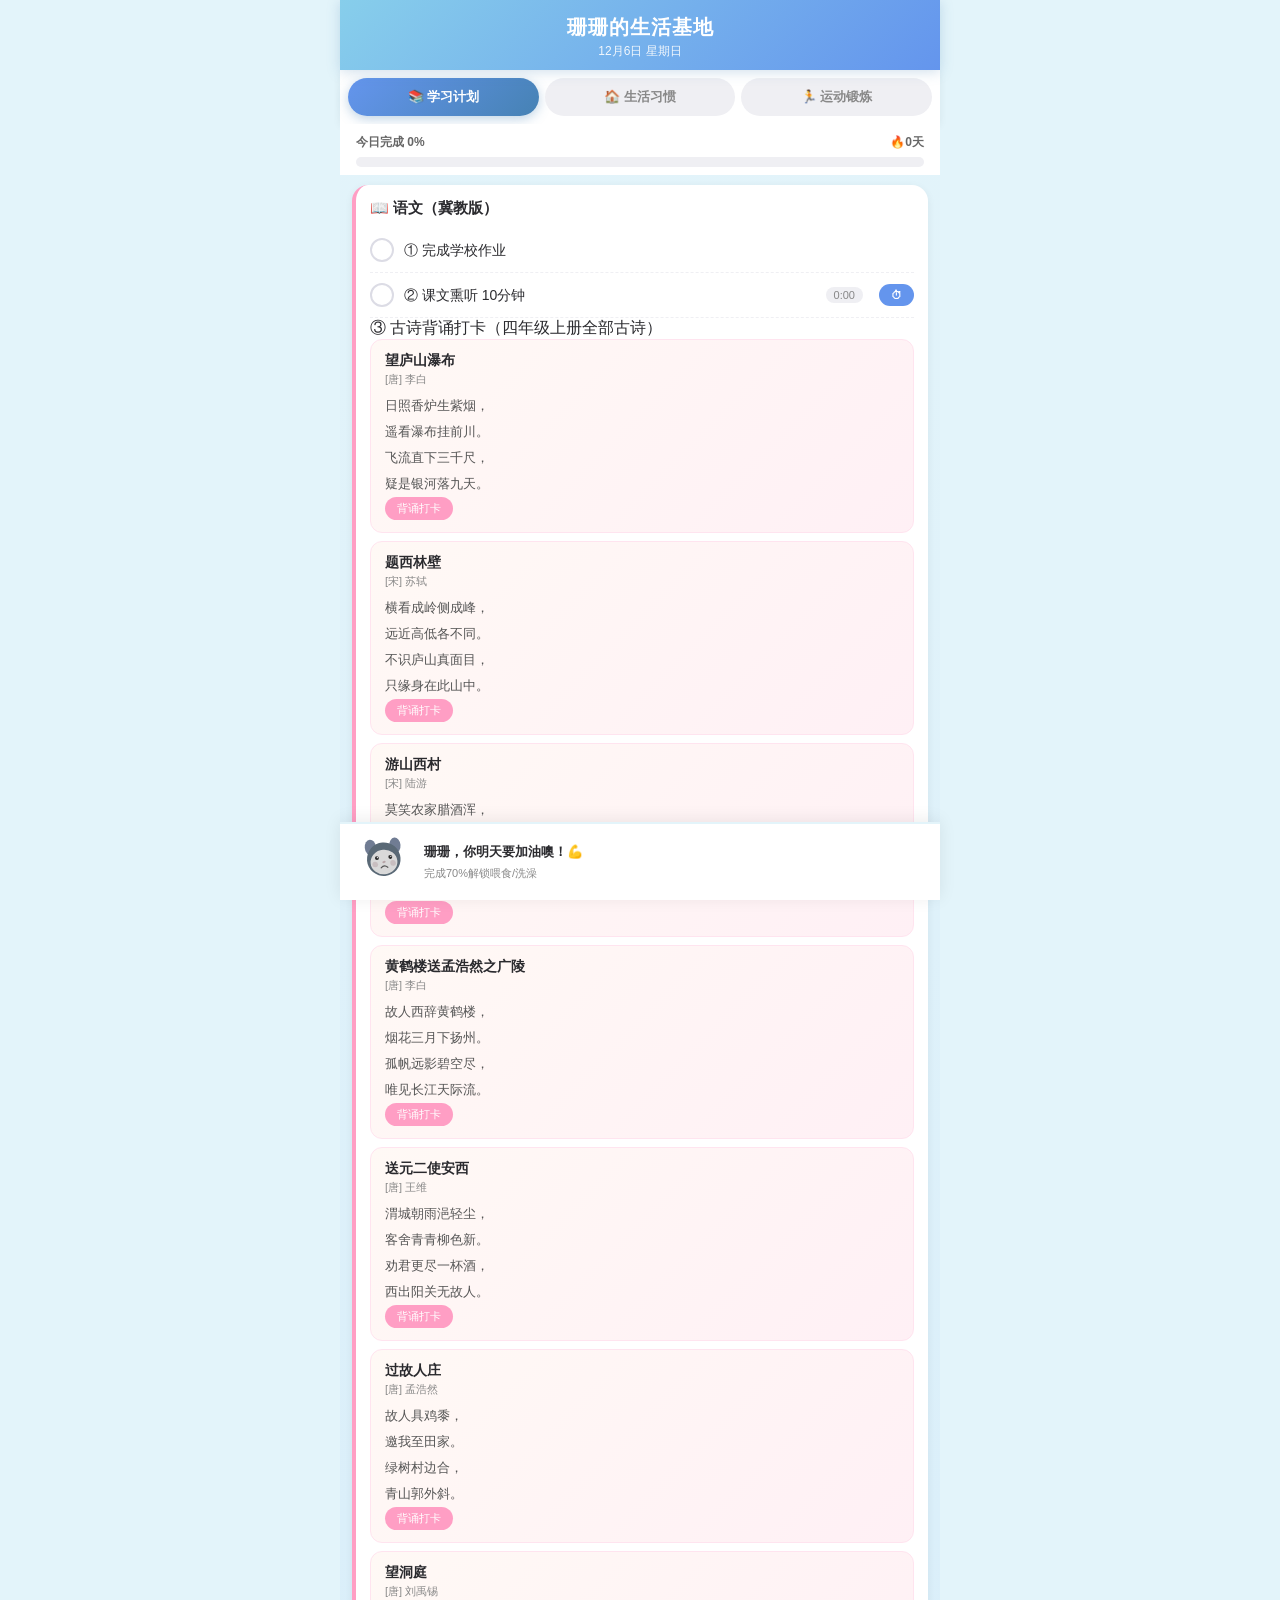
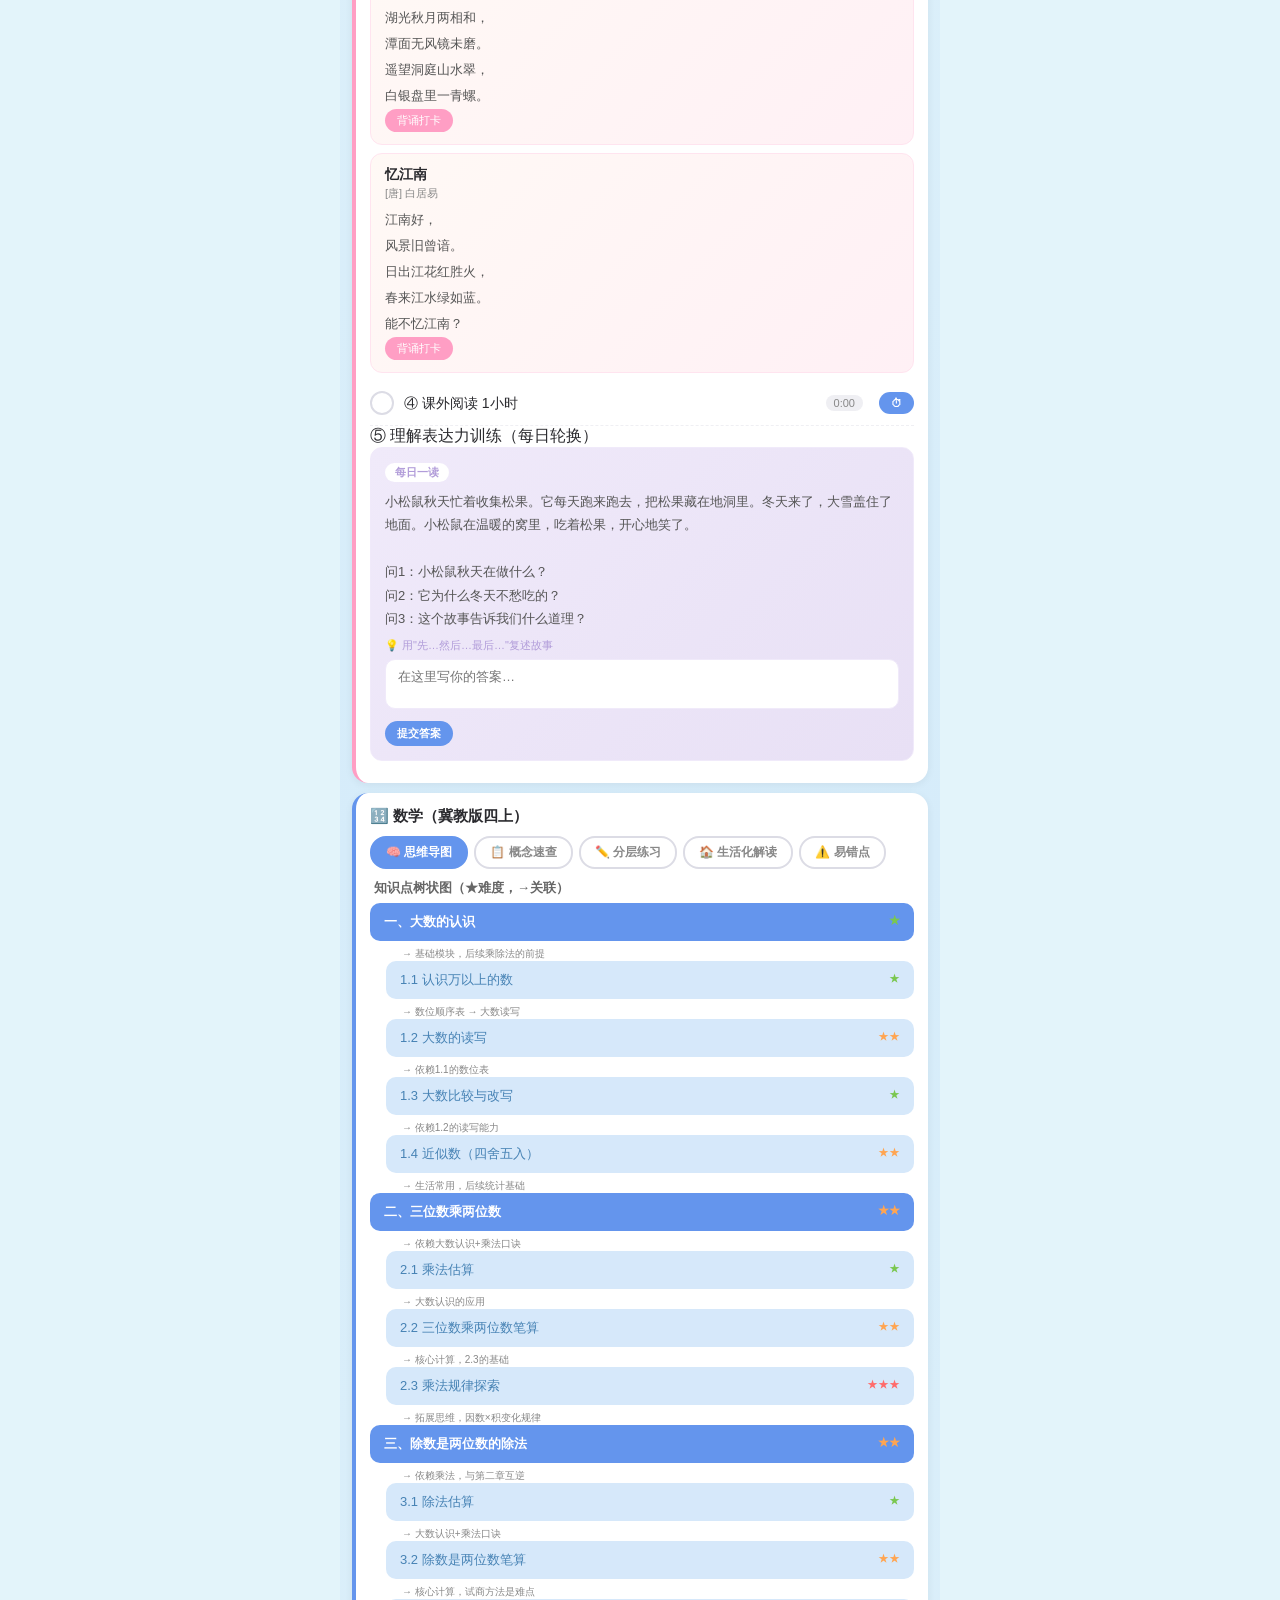
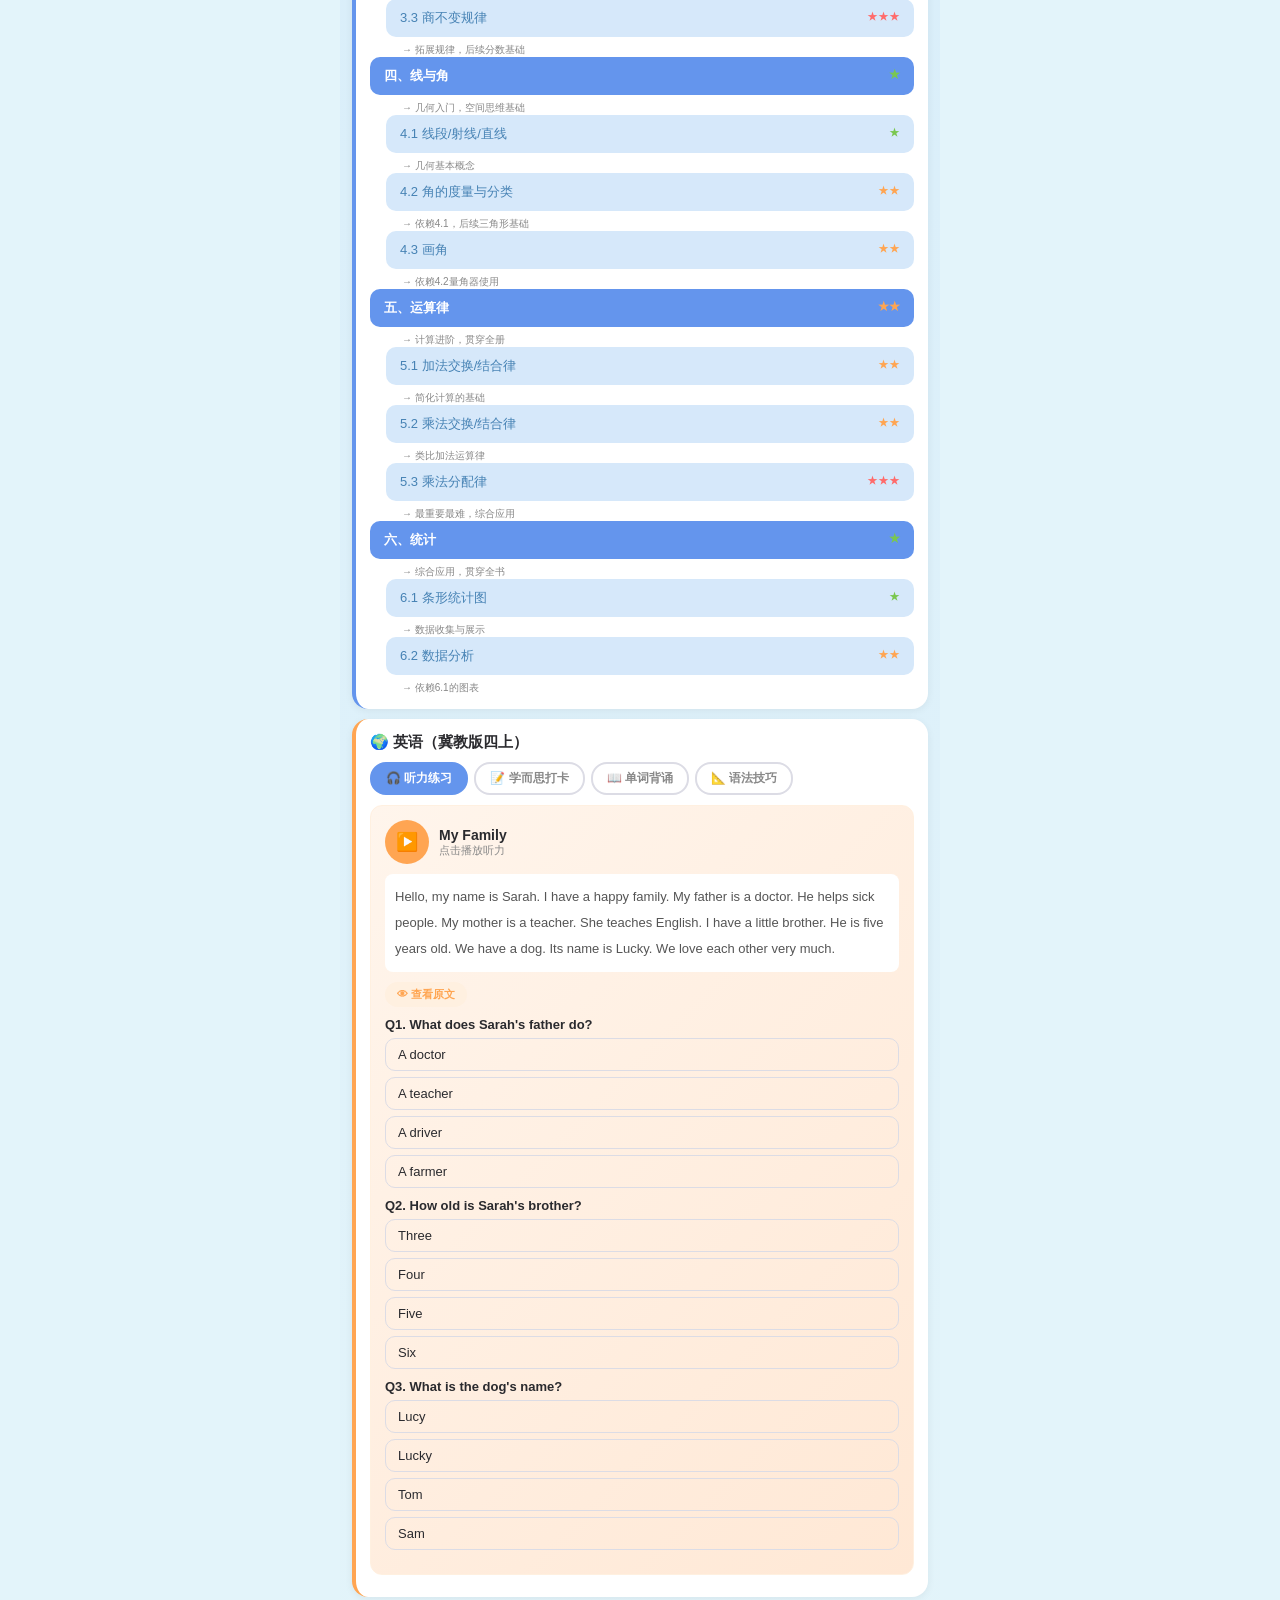
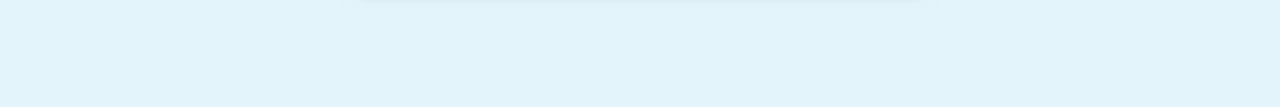
==== index.html @ c7cf95de "珊珊的生活基地 - 美乐蒂养成学习工作台" ====
<!DOCTYPE html>
<html lang="zh-CN">
<head>
  <meta charset="UTF-8">
  <meta name="viewport" content="width=device-width,initial-scale=1,maximum-scale=1,user-scalable=no,viewport-fit=cover">
  <meta name="theme-color" content="#87CEEB">
  <title>珊珊的生活基地</title>
  <link rel="manifest" href="manifest.json">
  <meta name="apple-mobile-web-app-capable" content="yes">
  <meta name="mobile-web-app-capable" content="yes">
  <meta name="apple-mobile-web-app-status-bar-style" content="default">
  <meta name="apple-mobile-web-app-title" content="珊珊基地">
  <link rel="apple-touch-icon" href="icon-192.png">
  <link rel="apple-touch-icon" sizes="192x192" href="icon-192.png">
  <link rel="stylesheet" href="style.css">
</head>
<body>
<div class="app">
  <!-- 顶部标题 -->
  <header class="header">
    <div class="header-title">珊珊的生活基地</div>
    <div class="header-date" id="todayDate"></div>
  </header>

  <!-- Tab切换 -->
  <nav class="tabs">
    <button class="tab active" data-tab="study">📚 学习计划</button>
    <button class="tab" data-tab="life">🏠 生活习惯</button>
    <button class="tab" data-tab="sport">🏃 运动锻炼</button>
  </nav>

  <!-- 进度条 -->
  <div class="progress-bar-wrap">
    <div class="progress-label"><span id="progressText">今日完成 0%</span><span id="streakText">🔥0天</span></div>
    <div class="progress-bar"><div class="progress-fill" id="progressFill"></div></div>
  </div>

  <!-- 内容区 -->
  <main class="content" id="content">
    <!-- 学习计划 -->
    <section class="page active" data-page="study" id="pageStudy"></section>
    <!-- 生活习惯 -->
    <section class="page" data-page="life" id="pageLife"></section>
    <!-- 运动锻炼 -->
    <section class="page" data-page="sport" id="pageSport"></section>
  </main>

  <!-- 美乐蒂状态栏 -->
  <footer class="melody-bar" id="melodyBar">
    <div class="melody-avatar" id="melodyAvatar">
      <svg viewBox="0 0 100 100" class="melody-svg" id="melodySvg">
        <!-- 耳朵 -->
        <ellipse cx="28" cy="22" rx="10" ry="14" fill="#6495ED" id="earL"/>
        <ellipse cx="72" cy="22" rx="10" ry="14" fill="#6495ED" id="earR"/>
        <!-- 蓝色帽兜 -->
        <circle cx="50" cy="45" r="30" fill="#4682B4" id="hood"/>
        <!-- 脸（白色） -->
        <ellipse cx="50" cy="50" rx="24" ry="22" fill="#fff" id="face"/>
        <!-- 眼睛 -->
        <circle cx="38" cy="42" r="3.5" fill="#333" id="eyeL"/>
        <circle cx="62" cy="42" r="3.5" fill="#333" id="eyeR"/>
        <circle cx="39" cy="41" r="1.2" fill="#fff"/>
        <circle cx="63" cy="41" r="1.2" fill="#fff"/>
        <!-- 鼻子 -->
        <ellipse cx="50" cy="50" rx="3" ry="2" fill="#FFB6C1"/>
        <!-- 嘴巴 -->
        <path d="M44 56 Q50 62 56 56" stroke="#666" stroke-width="2" fill="none" stroke-linecap="round" id="mouth"/>
        <!-- 腮红 -->
        <circle cx="34" cy="53" r="5" fill="#FFB6C1" opacity="0.5"/>
        <circle cx="66" cy="53" r="5" fill="#FFB6C1" opacity="0.5"/>
      </svg>
    </div>
    <div class="melody-info">
      <div class="melody-status" id="melodyStatus">美乐蒂在等你…</div>
      <div class="melody-actions" id="melodyActions"></div>
    </div>
    <div class="melody-streak-badge" id="streakBadge"></div>
  </footer>

  <!-- 喂食弹窗 -->
  <div class="modal" id="feedModal">
    <div class="modal-content">
      <h3>🍖 给美乐蒂喂食</h3>
      <div class="food-grid" id="foodGrid"></div>
      <button class="modal-close" onclick="closeModal('feedModal')">关闭</button>
    </div>
  </div>

  <!-- 洗澡弹窗 -->
  <div class="modal" id="bathModal">
    <div class="modal-content">
      <h3>🛀 给美乐蒂洗澡</h3>
      <div class="bath-steps" id="bathSteps"></div>
      <button class="modal-close" onclick="closeModal('bathModal')">关闭</button>
    </div>
  </div>

  <!-- 鼓励弹窗 -->
  <div class="modal" id="praiseModal">
    <div class="modal-content praise">
      <div class="praise-emoji" id="praiseEmoji">🎉</div>
      <p id="praiseText"></p>
      <button class="modal-close" onclick="closeModal('praiseModal')">好的</button>
    </div>
  </div>
</div>

<script src="app.js"></script>
<script>if('serviceWorker' in navigator){navigator.serviceWorker.register('./sw.js');}</script>
</body>
</html>
---- style.css ----
/* ============ 全局 ============ */
:root{
  --sky:#87CEEB;--sky-dark:#4FB3D9;--sky-light:#E3F4FA;--sky-deep:#4682B4;
  --blue:#6495ED;--blue-dark:#4682B4;--blue-light:#D6E8FA;
  --pink:#FF9EC4;--pink-light:#FFE4EF;
  --green:#7AC74F;--green-light:#E8F5DC;
  --orange:#FFA552;--orange-light:#FFF0E0;
  --yellow:#FFE066;--yellow-light:#FFF8DC;
  --purple:#B19CD9;--purple-light:#F0EAFA;
  --gray-50:#F7F8FA;--gray-100:#EFEFF3;--gray-200:#DCDCE5;--gray-500:#888;--gray-600:#666;
  --text:#2A2A2E;--text-light:#8E8E93;
  --shadow-sm:0 2px 8px rgba(0,0,0,.06);--shadow-md:0 4px 16px rgba(0,0,0,.1);
  --radius:16px;--radius-sm:12px;
}
*{margin:0;padding:0;box-sizing:border-box;-webkit-tap-highlight-color:transparent}
html,body{font-family:-apple-system,BlinkMacSystemFont,"PingFang SC","Microsoft YaHei","Apple Color Emoji",sans-serif;color:var(--text);background:var(--sky-light);width:100%;overflow-x:hidden}
.app{display:flex;flex-direction:column;min-height:100vh;min-height:100dvh;max-width:600px;margin:0 auto;background:linear-gradient(180deg,#E3F4FA 0%,#D6ECFA 50%,#E3F4FA 100%)}

/* ============ 顶部标题 ============ */
.header{background:linear-gradient(135deg,#87CEEB 0%,#6495ED 100%);color:#fff;padding:14px 16px 10px;text-align:center;position:sticky;top:0;z-index:50;box-shadow:0 2px 12px rgba(70,130,180,.25)}
.header-title{font-size:20px;font-weight:800;letter-spacing:1px}
.header-date{font-size:12px;opacity:.9;margin-top:2px}

/* ============ Tab ============ */
.tabs{display:flex;background:#fff;padding:8px;gap:6px;box-shadow:var(--shadow-sm)}
.tab{flex:1;border:none;background:var(--gray-100);border-radius:20px;padding:10px 4px;font-size:13px;font-weight:700;color:var(--gray-500);cursor:pointer;transition:all .2s;white-space:nowrap}
.tab.active{background:linear-gradient(135deg,#6495ED,#4682B4);color:#fff;box-shadow:0 3px 12px rgba(70,130,180,.35)}

/* ============ 进度条 ============ */
.progress-bar-wrap{background:#fff;padding:10px 16px 8px}
.progress-label{display:flex;justify-content:space-between;font-size:12px;font-weight:600;color:var(--gray-600);margin-bottom:6px}
.progress-bar{height:10px;background:var(--gray-100);border-radius:5px;overflow:hidden}
.progress-fill{height:100%;background:linear-gradient(90deg,#7AC74F,#5BA838);border-radius:5px;transition:width .4s;width:0%}
.progress-fill.qualified{background:linear-gradient(90deg,#FFD700,#FFA500)}

/* ============ 内容区 ============ */
.content{flex:1;padding:10px 12px 100px;overflow-y:auto}
.page{display:none;animation:fadeIn .3s}
.page.active{display:block}
@keyframes fadeIn{from{opacity:0;transform:translateY(8px)}to{opacity:1;transform:translateY(0)}}

/* ============ 通用卡片 ============ */
.card{background:#fff;border-radius:var(--radius);padding:14px;box-shadow:var(--shadow-sm);margin-bottom:10px}
.card-title{font-size:15px;font-weight:800;margin-bottom:10px;display:flex;align-items:center;gap:6px}
.card-subtitle{font-size:13px;font-weight:700;color:var(--gray-600);margin:10px 0 6px;padding-left:4px}
.task-item{display:flex;align-items:center;gap:10px;padding:10px 0;border-bottom:1px dashed var(--gray-100)}
.task-item:last-child{border-bottom:none}
.task-check{width:24px;height:24px;border-radius:50%;border:2.5px solid var(--gray-200);display:flex;align-items:center;justify-content:center;cursor:pointer;flex-shrink:0;transition:all .2s;font-size:13px;color:transparent;background:#fff}
.task-check.done{background:var(--green);border-color:var(--green);color:#fff}
.task-text{flex:1;font-size:14px;line-height:1.5}
.task-text.done{color:var(--gray-500);text-decoration:line-through}
.task-time{font-size:11px;color:var(--gray-500);background:var(--gray-100);padding:2px 8px;border-radius:8px;white-space:nowrap}
.btn{border:none;border-radius:20px;padding:8px 16px;font-size:13px;font-weight:700;cursor:pointer;transition:all .2s}
.btn-primary{background:var(--blue);color:#fff}
.btn-primary:active{transform:scale(.95)}
.btn-sm{padding:5px 12px;font-size:11px;border-radius:14px}

/* ============ 语文学科色 ============ */
.subject-chinese{border-left:4px solid var(--pink)}
.subject-math{border-left:4px solid var(--blue)}
.subject-english{border-left:4px solid var(--orange)}

/* ============ 古诗卡片 ============ */
.poem-card{background:linear-gradient(135deg,#FFF9F5 0%,#FFF0F5 100%);border-radius:var(--radius-sm);padding:12px 14px;margin-bottom:8px;border:1px solid var(--pink-light)}
.poem-title{font-size:14px;font-weight:700;color:var(--text);display:flex;justify-content:space-between;align-items:center}
.poem-author{font-size:11px;color:var(--gray-500);margin:2px 0 6px}
.poem-content{font-size:13px;line-height:2;color:#555;font-family:"STKaiti","KaiTi",serif}
.poem-recite-btn{background:var(--pink);color:#fff;border:none;border-radius:12px;padding:4px 12px;font-size:11px;cursor:pointer;white-space:nowrap}
.poem-recite-btn.done{background:var(--green)}

/* ============ 数学思维导图 ============ */
.mindmap-node{padding:10px 14px;border-radius:10px;margin-bottom:6px;cursor:pointer;transition:all .2s;font-size:13px}
.mindmap-node.level1{background:var(--blue);color:#fff;font-weight:700}
.mindmap-node.level2{background:var(--blue-light);color:var(--blue-dark);margin-left:16px}
.mindmap-node.level3{background:var(--gray-100);color:var(--text);margin-left:32px;font-size:12px}
.mindmap-difficulty{float:right;font-size:11px}
.diff-1{color:#7AC74F}.diff-2{color:#FFA552}.diff-3{color:#FF6B6B}
.mindmap-relation{font-size:10px;color:var(--gray-500);margin-top:2px;padding-left:32px}

/* ============ 数学概念表 ============ */
.concept-table{width:100%;border-collapse:collapse;font-size:12px}
.concept-table th{background:var(--blue);color:#fff;padding:8px;text-align:left;font-weight:700;font-size:11px}
.concept-table td{padding:8px;border-bottom:1px solid var(--gray-100);vertical-align:top}
.concept-table tr:nth-child(even){background:var(--blue-light)}

/* ============ 练习题 ============ */
.quiz-card{background:#fff;border-radius:var(--radius-sm);padding:14px;margin-bottom:10px;box-shadow:var(--shadow-sm);border:1px solid var(--gray-100)}
.quiz-level{display:inline-block;padding:2px 10px;border-radius:10px;font-size:10px;font-weight:700;margin-bottom:8px;color:#fff}
.quiz-level.basic{background:var(--green)}
.quiz-level.improve{background:var(--orange)}
.quiz-level.challenge{background:var(--purple)}
.quiz-question{font-size:14px;font-weight:600;margin-bottom:10px;line-height:1.6}
.quiz-options{display:flex;flex-direction:column;gap:6px}
.quiz-option{padding:8px 12px;border:1.5px solid var(--gray-200);border-radius:10px;font-size:13px;cursor:pointer;transition:all .15s}
.quiz-option:active{transform:scale(.98)}
.quiz-option.selected{border-color:var(--blue);background:var(--blue-light)}
.quiz-option.correct{border-color:var(--green);background:var(--green-light);color:var(--green)}
.quiz-option.wrong{border-color:#FF6B6B;background:#FFE5E5;color:#FF6B6B}
.quiz-explain{display:none;margin-top:8px;padding:10px;background:var(--yellow-light);border-radius:8px;font-size:12px;line-height:1.6;color:#8B6914}
.quiz-explain.show{display:block;animation:fadeIn .3s}
.quiz-actions{display:flex;gap:6px;margin-top:8px}

/* ============ 英语听力 ============ */
.listen-card{background:linear-gradient(135deg,#FFF5EC 0%,#FFE8D5 100%);border-radius:var(--radius-sm);padding:14px;margin-bottom:8px;border:1px solid var(--orange-light)}
.listen-play{background:var(--orange);color:#fff;border:none;border-radius:50%;width:44px;height:44px;font-size:18px;cursor:pointer;display:flex;align-items:center;justify-content:center;flex-shrink:0}
.listen-play:active{transform:scale(.92)}

/* ============ 英语单词 ============ */
.word-row{display:flex;align-items:center;gap:10px;padding:8px 0;border-bottom:1px dashed var(--gray-100)}
.word-row:last-child{border-bottom:none}
.word-en{font-size:14px;font-weight:700;color:var(--orange);min-width:80px}
.word-cn{font-size:12px;color:var(--gray-600);flex:1}
.word-speak{background:var(--orange-light);color:var(--orange);border:none;border-radius:50%;width:28px;height:28px;font-size:12px;cursor:pointer;flex-shrink:0}
.word-star{font-size:18px;cursor:pointer;flex-shrink:0;opacity:.3;transition:all .2s}
.word-star.on{opacity:1}

/* ============ 运动 ============ */
.sport-card{background:#fff;border-radius:var(--radius);padding:14px;box-shadow:var(--shadow-sm);margin-bottom:10px;display:flex;align-items:center;gap:12px}
.sport-icon{font-size:36px;flex-shrink:0;width:50px;text-align:center}
.sport-info{flex:1}.sport-info .sname{font-size:14px;font-weight:700}.sport-info .sdetail{font-size:11px;color:var(--gray-500);margin-top:2px}
.sport-timer{display:flex;align-items:center;gap:6px;margin-top:6px}
.sport-time{font-size:16px;font-weight:800;color:var(--blue);min-width:50px;text-align:center}
.sport-btn{width:32px;height:32px;border-radius:50%;border:none;font-size:16px;cursor:pointer;color:#fff}
.sport-btn.start{background:var(--green)}.sport-btn.stop{background:#FF6B6B}
.sport-btn.minus{background:var(--gray-200);color:var(--gray-500);font-size:14px}
.total-time{background:linear-gradient(135deg,#6495ED,#4682B4);color:#fff;border-radius:var(--radius);padding:12px 16px;margin-bottom:10px;display:flex;justify-content:space-between;align-items:center}
.total-time .tlabel{font-size:12px;opacity:.9}.total-time .tval{font-size:24px;font-weight:800}

/* ============ 理解表达力 ============ */
.express-card{background:linear-gradient(135deg,#F0EAFA 0%,#E8E0F5 100%);border-radius:var(--radius-sm);padding:14px;margin-bottom:8px;border:1px solid var(--purple-light)}
.express-type{font-size:11px;font-weight:700;color:var(--purple);background:#fff;padding:2px 10px;border-radius:10px;display:inline-block;margin-bottom:8px}
.express-content{font-size:13px;line-height:1.8;color:#555;margin-bottom:8px}
.express-input{width:100%;border:1.5px solid var(--purple-light);border-radius:10px;padding:8px 12px;font-size:13px;outline:none;resize:none;min-height:50px;font-family:inherit}
.express-input:focus{border-color:var(--purple)}

/* ============ 美乐蒂状态栏 ============ */
.melody-bar{position:fixed;bottom:0;left:50%;transform:translateX(-50%);width:100%;max-width:600px;background:#fff;border-top:2px solid var(--sky-light);padding:10px 16px;display:flex;align-items:center;gap:12px;z-index:100;box-shadow:0 -2px 16px rgba(0,0,0,.08)}
.melody-avatar{width:56px;height:56px;flex-shrink:0;position:relative}
.melody-svg{width:100%;height:100%;transition:all .5s}
.melody-avatar.happy .melody-svg{animation:bounce .6s ease}
.melody-avatar.sad .melody-svg{filter:grayscale(.7) brightness(.85);transform:rotate(-5deg)}
@keyframes bounce{0%,100%{transform:translateY(0)}50%{transform:translateY(-8px)}}
.melody-info{flex:1;min-width:0}
.melody-status{font-size:13px;font-weight:700;color:var(--text);line-height:1.4}
.melody-actions{display:flex;gap:6px;margin-top:4px;flex-wrap:wrap}
.melody-action-btn{background:var(--sky-light);border:1.5px solid var(--sky);color:var(--blue-dark);border-radius:14px;padding:4px 10px;font-size:11px;font-weight:600;cursor:pointer}
.melody-action-btn:disabled{opacity:.4;cursor:not-allowed}
.melody-action-btn.feed{border-color:var(--pink);color:var(--pink);background:var(--pink-light)}
.melody-action-btn.bath{border-color:var(--blue);color:var(--blue);background:var(--blue-light)}
.melody-streak-badge{font-size:22px;flex-shrink:0}

/* ============ 弹窗 ============ */
.modal{display:none;position:fixed;top:0;left:0;width:100%;height:100%;background:rgba(0,0,0,.4);z-index:200;align-items:center;justify-content:center}
.modal.show{display:flex;animation:fadeIn .3s}
.modal-content{background:#fff;border-radius:var(--radius);padding:20px;width:90%;max-width:400px;text-align:center;animation:slideUp .3s}
@keyframes slideUp{from{transform:translateY(30px);opacity:0}to{transform:translateY(0);opacity:1}}
.modal-content h3{font-size:16px;margin-bottom:14px}
.modal-close{background:var(--sky);color:#fff;border:none;border-radius:20px;padding:8px 24px;font-size:13px;font-weight:700;cursor:pointer;margin-top:14px}
.food-grid{display:grid;grid-template-columns:repeat(4,1fr);gap:10px}
.food-item{font-size:36px;cursor:pointer;padding:10px;border-radius:12px;background:var(--sky-light);transition:all .2s}
.food-item:active{transform:scale(.9);background:var(--pink-light)}
.bath-steps{display:flex;flex-direction:column;gap:8px;text-align:left}
.bath-step{display:flex;align-items:center;gap:10px;padding:10px;background:var(--sky-light);border-radius:10px;transition:all .3s}
.bath-step.done{background:var(--green-light)}
.bath-step.current{background:var(--blue-light);border:2px solid var(--blue)}
.bath-step-icon{font-size:24px}.bath-step-text{flex:1;font-size:13px}
.bath-step-check{width:24px;height:24px;border-radius:50%;border:2px solid var(--gray-200);display:flex;align-items:center;justify-content:center;font-size:12px;color:transparent}
.bath-step.done .bath-step-check{background:var(--green);border-color:var(--green);color:#fff}
.praise{background:linear-gradient(135deg,#FFF8DC,#FFE4B5)}
.praise-emoji{font-size:48px;margin-bottom:8px;animation:bounce .6s}
.praise p{font-size:16px;font-weight:700;line-height:1.6;color:var(--text)}

/* ============ 子Tab ============ */
.sub-tabs{display:flex;gap:6px;margin-bottom:10px;overflow-x:auto;white-space:nowrap}
.sub-tabs::-webkit-scrollbar{display:none}
.sub-tab{flex-shrink:0;background:#fff;border:2px solid var(--gray-200);border-radius:16px;padding:6px 14px;font-size:12px;font-weight:700;color:var(--gray-500);cursor:pointer;transition:all .2s}
.sub-tab.active{background:var(--blue);border-color:var(--blue);color:#fff}
.sub-content{display:none}.sub-content.active{display:block;animation:fadeIn .3s}

/* ============ 语法卡片 ============ */
.grammar-card{background:#fff;border-radius:var(--radius-sm);padding:12px 14px;margin-bottom:8px;border-left:4px solid var(--orange)}
.grammar-title{font-size:13px;font-weight:700;color:var(--orange)}
.grammar-rule{font-size:12px;color:#555;margin:6px 0;line-height:1.6}
.grammar-example{font-size:12px;background:var(--orange-light);padding:6px 10px;border-radius:8px;color:#8B5A1B}

/* ============ 滚动条隐藏 ============ */
.content::-webkit-scrollbar{display:none}
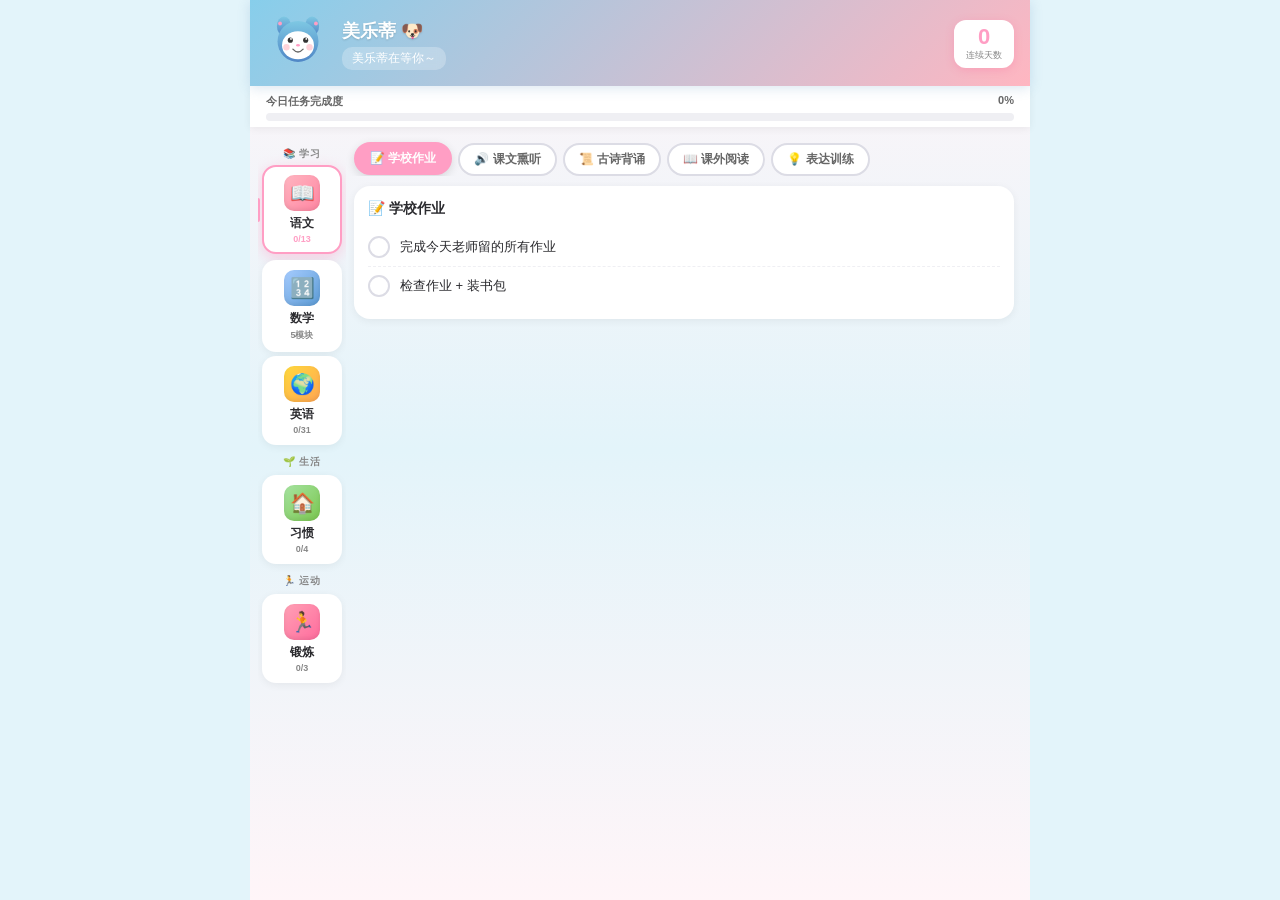
==== commit 1f673d7c: "重构：左右分栏布局 + 卡通美乐蒂头 + 色彩丰富的卡片设计" ====
--- a/index.html
+++ b/index.html
@@ -16,66 +16,116 @@
 </head>
 <body>
 <div class="app">
-  <!-- 顶部标题 -->
-  <header class="header">
-    <div class="header-title">珊珊的生活基地</div>
-    <div class="header-date" id="todayDate"></div>
+  <!-- 顶部：美乐蒂头+状态 -->
+  <header class="top-header">
+    <div class="mascot">
+      <svg viewBox="0 0 100 100" class="mascot-svg" id="mascotSvg">
+        <defs>
+          <linearGradient id="hoodGrad" x1="0%" y1="0%" x2="0%" y2="100%">
+            <stop offset="0%" stop-color="#7EC8E3"/>
+            <stop offset="100%" stop-color="#4F86C6"/>
+          </linearGradient>
+        </defs>
+        <!-- 耳朵内层粉色 -->
+        <ellipse cx="28" cy="28" rx="7" ry="10" fill="#FFB6C1"/>
+        <ellipse cx="72" cy="28" rx="7" ry="10" fill="#FFB6C1"/>
+        <!-- 耳朵外层蓝 -->
+        <ellipse cx="28" cy="22" rx="11" ry="15" fill="url(#hoodGrad)" id="earL"/>
+        <ellipse cx="72" cy="22" rx="11" ry="15" fill="url(#hoodGrad)" id="earR"/>
+        <!-- 蓝色帽兜 -->
+        <circle cx="50" cy="46" r="32" fill="url(#hoodGrad)" id="hood"/>
+        <!-- 脸部白色 -->
+        <ellipse cx="50" cy="52" rx="25" ry="22" fill="#fff" id="face"/>
+        <!-- 眼睛 -->
+        <circle cx="38" cy="44" r="4" fill="#333" id="eyeL"/>
+        <circle cx="62" cy="44" r="4" fill="#333" id="eyeR"/>
+        <circle cx="39" cy="42" r="1.5" fill="#fff"/>
+        <circle cx="63" cy="42" r="1.5" fill="#fff"/>
+        <!-- 鼻子 -->
+        <ellipse cx="50" cy="52" rx="3" ry="2" fill="#FF9EC4"/>
+        <!-- 嘴巴 -->
+        <path d="M42 58 Q50 67 58 58" stroke="#666" stroke-width="2" fill="none" stroke-linecap="round" id="mouth"/>
+        <!-- 腮红 -->
+        <circle cx="32" cy="55" r="5" fill="#FFB6C1" opacity="0.6"/>
+        <circle cx="68" cy="55" r="5" fill="#FFB6C1" opacity="0.6"/>
+        <!-- 头饰蝴蝶结 -->
+        <g id="bow">
+          <circle cx="22" cy="18" r="3" fill="#FF9EC4"/>
+          <circle cx="78" cy="18" r="3" fill="#FF9EC4"/>
+        </g>
+      </svg>
+    </div>
+    <div class="mascot-info">
+      <div class="mascot-name">美乐蒂 🐶</div>
+      <div class="mascot-status" id="mascotStatus">美乐蒂在等你～</div>
+    </div>
+    <div class="header-right">
+      <div class="streak-box">
+        <div class="streak-num" id="streakNum">0</div>
+        <div class="streak-label">连续天数</div>
+      </div>
+    </div>
   </header>
 
-  <!-- Tab切换 -->
-  <nav class="tabs">
-    <button class="tab active" data-tab="study">📚 学习计划</button>
-    <button class="tab" data-tab="life">🏠 生活习惯</button>
-    <button class="tab" data-tab="sport">🏃 运动锻炼</button>
-  </nav>
-
   <!-- 进度条 -->
-  <div class="progress-bar-wrap">
-    <div class="progress-label"><span id="progressText">今日完成 0%</span><span id="streakText">🔥0天</span></div>
+  <div class="progress-wrap">
+    <div class="progress-info">
+      <span>今日任务完成度</span>
+      <span id="progressPct">0%</span>
+    </div>
     <div class="progress-bar"><div class="progress-fill" id="progressFill"></div></div>
   </div>
 
-  <!-- 内容区 -->
-  <main class="content" id="content">
-    <!-- 学习计划 -->
-    <section class="page active" data-page="study" id="pageStudy"></section>
-    <!-- 生活习惯 -->
-    <section class="page" data-page="life" id="pageLife"></section>
-    <!-- 运动锻炼 -->
-    <section class="page" data-page="sport" id="pageSport"></section>
-  </main>
+  <!-- 主内容区：左侧栏 + 右侧内容 -->
+  <div class="main-container">
+    <!-- 左侧导航 -->
+    <nav class="sidebar" id="sidebar">
+      <div class="side-cat-label">📚 学习</div>
+      <div class="side-item active" data-cat="chinese">
+        <div class="side-icon" style="background:linear-gradient(135deg,#FFB6C1,#FF85A2)">📖</div>
+        <div class="side-name">语文</div>
+        <div class="side-count" id="cntChinese">0/0</div>
+      </div>
+      <div class="side-item" data-cat="math">
+        <div class="side-icon" style="background:linear-gradient(135deg,#A6CCFF,#5B9BD5)">🔢</div>
+        <div class="side-name">数学</div>
+        <div class="side-count" id="cntMath">0/0</div>
+      </div>
+      <div class="side-item" data-cat="english">
+        <div class="side-icon" style="background:linear-gradient(135deg,#FFD93D,#FFA552)">🌍</div>
+        <div class="side-name">英语</div>
+        <div class="side-count" id="cntEnglish">0/0</div>
+      </div>
 
-  <!-- 美乐蒂状态栏 -->
-  <footer class="melody-bar" id="melodyBar">
-    <div class="melody-avatar" id="melodyAvatar">
-      <svg viewBox="0 0 100 100" class="melody-svg" id="melodySvg">
-        <!-- 耳朵 -->
-        <ellipse cx="28" cy="22" rx="10" ry="14" fill="#6495ED" id="earL"/>
-        <ellipse cx="72" cy="22" rx="10" ry="14" fill="#6495ED" id="earR"/>
-        <!-- 蓝色帽兜 -->
-        <circle cx="50" cy="45" r="30" fill="#4682B4" id="hood"/>
-        <!-- 脸（白色） -->
-        <ellipse cx="50" cy="50" rx="24" ry="22" fill="#fff" id="face"/>
-        <!-- 眼睛 -->
-        <circle cx="38" cy="42" r="3.5" fill="#333" id="eyeL"/>
-        <circle cx="62" cy="42" r="3.5" fill="#333" id="eyeR"/>
-        <circle cx="39" cy="41" r="1.2" fill="#fff"/>
-        <circle cx="63" cy="41" r="1.2" fill="#fff"/>
-        <!-- 鼻子 -->
-        <ellipse cx="50" cy="50" rx="3" ry="2" fill="#FFB6C1"/>
-        <!-- 嘴巴 -->
-        <path d="M44 56 Q50 62 56 56" stroke="#666" stroke-width="2" fill="none" stroke-linecap="round" id="mouth"/>
-        <!-- 腮红 -->
-        <circle cx="34" cy="53" r="5" fill="#FFB6C1" opacity="0.5"/>
-        <circle cx="66" cy="53" r="5" fill="#FFB6C1" opacity="0.5"/>
-      </svg>
+      <div class="side-cat-label">🌱 生活</div>
+      <div class="side-item" data-cat="life">
+        <div class="side-icon" style="background:linear-gradient(135deg,#A6E3A1,#7AC74F)">🏠</div>
+        <div class="side-name">习惯</div>
+        <div class="side-count" id="cntLife">0/0</div>
+      </div>
+
+      <div class="side-cat-label">🏃 运动</div>
+      <div class="side-item" data-cat="sport">
+        <div class="side-icon" style="background:linear-gradient(135deg,#FFA1B5,#FF6B9D)">🏃</div>
+        <div class="side-name">锻炼</div>
+        <div class="side-count" id="cntSport">0/0</div>
+      </div>
+    </nav>
+
+    <!-- 右侧主区 -->
+    <div class="right-area">
+      <!-- 顶部子类目横排 -->
+      <div class="subcat-bar" id="subcatBar"></div>
+      <!-- 内容区 -->
+      <div class="content-area" id="contentArea"></div>
     </div>
-    <div class="melody-info">
-      <div class="melody-status" id="melodyStatus">美乐蒂在等你…</div>
-      <div class="melody-actions" id="melodyActions"></div>
-    </div>
-    <div class="melody-streak-badge" id="streakBadge"></div>
-  </footer>
+  </div>
+
+  <!-- 美乐蒂互动按钮（达标后显示） -->
+  <div class="melody-actions" id="melodyActions" style="display:none">
+    <button class="melody-btn feed" onclick="openFeed()">🍖 喂食</button>
+    <button class="melody-btn bath" onclick="openBath()">🛀 洗澡</button>
+  </div>
 
   <!-- 喂食弹窗 -->
   <div class="modal" id="feedModal">
@@ -108,4 +158,4 @@
 <script src="app.js"></script>
 <script>if('serviceWorker' in navigator){navigator.serviceWorker.register('./sw.js');}</script>
 </body>
-</html>
+</html>
--- a/style.css
+++ b/style.css
@@ -2,186 +2,211 @@
 :root{
   --sky:#87CEEB;--sky-dark:#4FB3D9;--sky-light:#E3F4FA;--sky-deep:#4682B4;
   --blue:#6495ED;--blue-dark:#4682B4;--blue-light:#D6E8FA;
-  --pink:#FF9EC4;--pink-light:#FFE4EF;
+  --pink:#FF9EC4;--pink-light:#FFE4EF;--pink-dark:#FF6B9D;
   --green:#7AC74F;--green-light:#E8F5DC;
   --orange:#FFA552;--orange-light:#FFF0E0;
   --yellow:#FFE066;--yellow-light:#FFF8DC;
   --purple:#B19CD9;--purple-light:#F0EAFA;
   --gray-50:#F7F8FA;--gray-100:#EFEFF3;--gray-200:#DCDCE5;--gray-500:#888;--gray-600:#666;
-  --text:#2A2A2E;--text-light:#8E8E93;
+  --text:#2A2A2E;
   --shadow-sm:0 2px 8px rgba(0,0,0,.06);--shadow-md:0 4px 16px rgba(0,0,0,.1);
   --radius:16px;--radius-sm:12px;
 }
 *{margin:0;padding:0;box-sizing:border-box;-webkit-tap-highlight-color:transparent}
 html,body{font-family:-apple-system,BlinkMacSystemFont,"PingFang SC","Microsoft YaHei","Apple Color Emoji",sans-serif;color:var(--text);background:var(--sky-light);width:100%;overflow-x:hidden}
-.app{display:flex;flex-direction:column;min-height:100vh;min-height:100dvh;max-width:600px;margin:0 auto;background:linear-gradient(180deg,#E3F4FA 0%,#D6ECFA 50%,#E3F4FA 100%)}
-
-/* ============ 顶部标题 ============ */
-.header{background:linear-gradient(135deg,#87CEEB 0%,#6495ED 100%);color:#fff;padding:14px 16px 10px;text-align:center;position:sticky;top:0;z-index:50;box-shadow:0 2px 12px rgba(70,130,180,.25)}
-.header-title{font-size:20px;font-weight:800;letter-spacing:1px}
-.header-date{font-size:12px;opacity:.9;margin-top:2px}
-
-/* ============ Tab ============ */
-.tabs{display:flex;background:#fff;padding:8px;gap:6px;box-shadow:var(--shadow-sm)}
-.tab{flex:1;border:none;background:var(--gray-100);border-radius:20px;padding:10px 4px;font-size:13px;font-weight:700;color:var(--gray-500);cursor:pointer;transition:all .2s;white-space:nowrap}
-.tab.active{background:linear-gradient(135deg,#6495ED,#4682B4);color:#fff;box-shadow:0 3px 12px rgba(70,130,180,.35)}
+.app{display:flex;flex-direction:column;min-height:100vh;min-height:100dvh;max-width:780px;margin:0 auto;background:linear-gradient(180deg,#FFF5F8 0%,#E3F4FA 50%,#FFF5F8 100%)}
+
+/* ============ 顶部美乐蒂头 ============ */
+.top-header{background:linear-gradient(135deg,#87CEEB 0%,#FFB6C1 100%);padding:12px 16px 10px;display:flex;align-items:center;gap:12px;box-shadow:0 2px 12px rgba(70,130,180,.2);position:sticky;top:0;z-index:50}
+.mascot{width:64px;height:64px;flex-shrink:0;animation:mascotBounce 2s ease-in-out infinite}
+@keyframes mascotBounce{0%,100%{transform:translateY(0)}50%{transform:translateY(-4px)}}
+.mascot-svg{width:100%;height:100%}
+.mascot-avatar.sad .mascot-svg{filter:grayscale(.7) brightness(.85);animation:none}
+.mascot-info{flex:1;min-width:0}
+.mascot-name{font-size:18px;font-weight:800;color:#fff;text-shadow:0 1px 2px rgba(0,0,0,.15)}
+.mascot-status{font-size:12px;color:#fff;background:rgba(255,255,255,.25);padding:3px 10px;border-radius:10px;display:inline-block;margin-top:4px;backdrop-filter:blur(4px)}
+.header-right{flex-shrink:0}
+.streak-box{background:#fff;border-radius:12px;padding:6px 12px;text-align:center;box-shadow:0 2px 8px rgba(255,107,157,.3)}
+.streak-num{font-size:22px;font-weight:800;color:var(--pink);line-height:1}
+.streak-label{font-size:9px;color:var(--gray-500);margin-top:1px}
 
 /* ============ 进度条 ============ */
-.progress-bar-wrap{background:#fff;padding:10px 16px 8px}
-.progress-label{display:flex;justify-content:space-between;font-size:12px;font-weight:600;color:var(--gray-600);margin-bottom:6px}
-.progress-bar{height:10px;background:var(--gray-100);border-radius:5px;overflow:hidden}
-.progress-fill{height:100%;background:linear-gradient(90deg,#7AC74F,#5BA838);border-radius:5px;transition:width .4s;width:0%}
+.progress-wrap{background:#fff;padding:8px 16px 6px;box-shadow:var(--shadow-sm)}
+.progress-info{display:flex;justify-content:space-between;font-size:11px;font-weight:600;color:var(--gray-600);margin-bottom:4px}
+.progress-bar{height:8px;background:var(--gray-100);border-radius:4px;overflow:hidden}
+.progress-fill{height:100%;background:linear-gradient(90deg,#7AC74F,#5BA838);border-radius:4px;transition:width .4s;width:0%}
 .progress-fill.qualified{background:linear-gradient(90deg,#FFD700,#FFA500)}
 
+/* ============ 主容器：左sidebar + 右content ============ */
+.main-container{flex:1;display:flex;gap:0;padding:8px;overflow:hidden}
+
+/* ============ 左侧导航 ============ */
+.sidebar{width:88px;flex-shrink:0;display:flex;flex-direction:column;gap:4px;overflow-y:auto;padding:6px 4px}
+.sidebar::-webkit-scrollbar{display:none}
+.side-cat-label{font-size:10px;font-weight:800;color:var(--gray-500);text-align:center;padding:6px 0 2px;letter-spacing:1px}
+.side-item{background:#fff;border-radius:14px;padding:8px 4px;text-align:center;cursor:pointer;transition:all .25s;box-shadow:var(--shadow-sm);border:2px solid transparent;position:relative}
+.side-item:active{transform:scale(.96)}
+.side-item.active{border-color:var(--pink);box-shadow:0 4px 14px rgba(255,158,196,.45);transform:translateY(-2px)}
+.side-item.active::before{content:'';position:absolute;left:-8px;top:50%;transform:translateY(-50%);width:4px;height:24px;background:var(--pink);border-radius:2px}
+.side-icon{width:36px;height:36px;border-radius:10px;margin:0 auto 4px;display:flex;align-items:center;justify-content:center;font-size:20px;box-shadow:inset 0 -2px 4px rgba(0,0,0,.08)}
+.side-name{font-size:12px;font-weight:700;color:var(--text)}
+.side-count{font-size:9px;color:var(--gray-500);margin-top:2px;font-weight:600}
+.side-item.active .side-count{color:var(--pink)}
+
+/* ============ 右侧主区 ============ */
+.right-area{flex:1;min-width:0;display:flex;flex-direction:column;overflow:hidden}
+
+/* ============ 顶部子类目横排 ============ */
+.subcat-bar{display:flex;gap:6px;padding:8px 8px 0;overflow-x:auto;white-space:nowrap;flex-shrink:0}
+.subcat-bar::-webkit-scrollbar{display:none}
+.subcat-pill{flex-shrink:0;background:#fff;border:2px solid var(--gray-200);border-radius:18px;padding:6px 14px;font-size:12px;font-weight:700;color:var(--gray-600);cursor:pointer;transition:all .25s;display:inline-flex;align-items:center;gap:4px}
+.subcat-pill.active{transform:translateY(-1px);box-shadow:0 3px 10px rgba(0,0,0,.12)}
+.subcat-pill[data-color="pink"].active{background:var(--pink);border-color:var(--pink);color:#fff}
+.subcat-pill[data-color="blue"].active{background:var(--blue);border-color:var(--blue);color:#fff}
+.subcat-pill[data-color="orange"].active{background:var(--orange);border-color:var(--orange);color:#fff}
+.subcat-pill[data-color="green"].active{background:var(--green);border-color:var(--green);color:#fff}
+
 /* ============ 内容区 ============ */
-.content{flex:1;padding:10px 12px 100px;overflow-y:auto}
-.page{display:none;animation:fadeIn .3s}
-.page.active{display:block}
-@keyframes fadeIn{from{opacity:0;transform:translateY(8px)}to{opacity:1;transform:translateY(0)}}
-
-/* ============ 通用卡片 ============ */
-.card{background:#fff;border-radius:var(--radius);padding:14px;box-shadow:var(--shadow-sm);margin-bottom:10px}
-.card-title{font-size:15px;font-weight:800;margin-bottom:10px;display:flex;align-items:center;gap:6px}
-.card-subtitle{font-size:13px;font-weight:700;color:var(--gray-600);margin:10px 0 6px;padding-left:4px}
-.task-item{display:flex;align-items:center;gap:10px;padding:10px 0;border-bottom:1px dashed var(--gray-100)}
-.task-item:last-child{border-bottom:none}
-.task-check{width:24px;height:24px;border-radius:50%;border:2.5px solid var(--gray-200);display:flex;align-items:center;justify-content:center;cursor:pointer;flex-shrink:0;transition:all .2s;font-size:13px;color:transparent;background:#fff}
-.task-check.done{background:var(--green);border-color:var(--green);color:#fff}
-.task-text{flex:1;font-size:14px;line-height:1.5}
-.task-text.done{color:var(--gray-500);text-decoration:line-through}
-.task-time{font-size:11px;color:var(--gray-500);background:var(--gray-100);padding:2px 8px;border-radius:8px;white-space:nowrap}
-.btn{border:none;border-radius:20px;padding:8px 16px;font-size:13px;font-weight:700;cursor:pointer;transition:all .2s}
-.btn-primary{background:var(--blue);color:#fff}
-.btn-primary:active{transform:scale(.95)}
-.btn-sm{padding:5px 12px;font-size:11px;border-radius:14px}
-
-/* ============ 语文学科色 ============ */
-.subject-chinese{border-left:4px solid var(--pink)}
-.subject-math{border-left:4px solid var(--blue)}
-.subject-english{border-left:4px solid var(--orange)}
+.content-area{flex:1;overflow-y:auto;padding:10px 8px 16px}
+.content-area::-webkit-scrollbar{display:none}
+.content-area .card{background:#fff;border-radius:var(--radius);padding:14px;box-shadow:var(--shadow-sm);margin-bottom:10px;animation:fadeIn .3s}
+@keyframes fadeIn{from{opacity:0;transform:translateY(6px)}to{opacity:1;transform:translateY(0)}}
+.content-area .card-title{font-size:14px;font-weight:800;margin-bottom:10px;display:flex;align-items:center;gap:6px;color:var(--text)}
+.content-area .card-subtitle{font-size:12px;font-weight:700;color:var(--gray-600);margin:10px 0 6px;padding-left:4px}
+.content-area .task-item{display:flex;align-items:center;gap:10px;padding:8px 0;border-bottom:1px dashed var(--gray-100)}
+.content-area .task-item:last-child{border-bottom:none}
+.content-area .task-check{width:22px;height:22px;border-radius:50%;border:2.5px solid var(--gray-200);display:flex;align-items:center;justify-content:center;cursor:pointer;flex-shrink:0;transition:all .2s;font-size:12px;color:transparent;background:#fff}
+.content-area .task-check.done{background:var(--green);border-color:var(--green);color:#fff;animation:checkPop .3s}
+@keyframes checkPop{0%{transform:scale(.5)}60%{transform:scale(1.2)}100%{transform:scale(1)}}
+.content-area .task-text{flex:1;font-size:13px;line-height:1.5}
+.content-area .task-text.done{color:var(--gray-500);text-decoration:line-through}
+.content-area .task-time{font-size:11px;color:var(--gray-500);background:var(--gray-100);padding:2px 8px;border-radius:8px;white-space:nowrap}
+.content-area .btn{border:none;border-radius:18px;padding:7px 14px;font-size:12px;font-weight:700;cursor:pointer;transition:all .2s}
+.content-area .btn-primary{background:var(--blue);color:#fff}
+.content-area .btn-sm{padding:4px 10px;font-size:11px;border-radius:12px}
 
 /* ============ 古诗卡片 ============ */
-.poem-card{background:linear-gradient(135deg,#FFF9F5 0%,#FFF0F5 100%);border-radius:var(--radius-sm);padding:12px 14px;margin-bottom:8px;border:1px solid var(--pink-light)}
-.poem-title{font-size:14px;font-weight:700;color:var(--text);display:flex;justify-content:space-between;align-items:center}
-.poem-author{font-size:11px;color:var(--gray-500);margin:2px 0 6px}
-.poem-content{font-size:13px;line-height:2;color:#555;font-family:"STKaiti","KaiTi",serif}
-.poem-recite-btn{background:var(--pink);color:#fff;border:none;border-radius:12px;padding:4px 12px;font-size:11px;cursor:pointer;white-space:nowrap}
-.poem-recite-btn.done{background:var(--green)}
+.content-area .poem-card{background:linear-gradient(135deg,#FFF9F5 0%,#FFF0F5 100%);border-radius:12px;padding:10px 12px;margin-bottom:8px;border:1px solid var(--pink-light)}
+.content-area .poem-title{font-size:13px;font-weight:700;display:flex;justify-content:space-between;align-items:center}
+.content-area .poem-author{font-size:11px;color:var(--gray-500);margin:2px 0 4px}
+.content-area .poem-content{font-size:12px;line-height:1.9;color:#555;font-family:"STKaiti","KaiTi",serif}
+.content-area .poem-recite-btn{background:var(--pink);color:#fff;border:none;border-radius:12px;padding:4px 12px;font-size:11px;cursor:pointer;white-space:nowrap}
+.content-area .poem-recite-btn.done{background:var(--green)}
 
 /* ============ 数学思维导图 ============ */
-.mindmap-node{padding:10px 14px;border-radius:10px;margin-bottom:6px;cursor:pointer;transition:all .2s;font-size:13px}
-.mindmap-node.level1{background:var(--blue);color:#fff;font-weight:700}
-.mindmap-node.level2{background:var(--blue-light);color:var(--blue-dark);margin-left:16px}
-.mindmap-node.level3{background:var(--gray-100);color:var(--text);margin-left:32px;font-size:12px}
-.mindmap-difficulty{float:right;font-size:11px}
-.diff-1{color:#7AC74F}.diff-2{color:#FFA552}.diff-3{color:#FF6B6B}
-.mindmap-relation{font-size:10px;color:var(--gray-500);margin-top:2px;padding-left:32px}
-
-/* ============ 数学概念表 ============ */
-.concept-table{width:100%;border-collapse:collapse;font-size:12px}
-.concept-table th{background:var(--blue);color:#fff;padding:8px;text-align:left;font-weight:700;font-size:11px}
-.concept-table td{padding:8px;border-bottom:1px solid var(--gray-100);vertical-align:top}
-.concept-table tr:nth-child(even){background:var(--blue-light)}
+.content-area .mindmap-node{padding:8px 12px;border-radius:10px;margin-bottom:4px;cursor:pointer;transition:all .2s;font-size:12px}
+.content-area .mindmap-node.level1{background:var(--blue);color:#fff;font-weight:700}
+.content-area .mindmap-node.level2{background:var(--blue-light);color:var(--blue-dark);margin-left:14px}
+.content-area .mindmap-node.level3{background:var(--gray-100);color:var(--text);margin-left:28px;font-size:11px}
+.content-area .mindmap-difficulty{float:right;font-size:11px}
+.content-area .diff-1{color:#7AC74F}.content-area .diff-2{color:#FFA552}.content-area .diff-3{color:#FF6B6B}
+.content-area .mindmap-relation{font-size:10px;color:var(--gray-500);margin-top:2px;padding-left:28px}
+
+/* ============ 概念表 ============ */
+.content-area .concept-table{width:100%;border-collapse:collapse;font-size:11px}
+.content-area .concept-table th{background:var(--blue);color:#fff;padding:6px;text-align:left;font-weight:700;font-size:10px}
+.content-area .concept-table td{padding:6px;border-bottom:1px solid var(--gray-100);vertical-align:top;line-height:1.4}
+.content-area .concept-table tr:nth-child(even){background:var(--blue-light)}
 
 /* ============ 练习题 ============ */
-.quiz-card{background:#fff;border-radius:var(--radius-sm);padding:14px;margin-bottom:10px;box-shadow:var(--shadow-sm);border:1px solid var(--gray-100)}
-.quiz-level{display:inline-block;padding:2px 10px;border-radius:10px;font-size:10px;font-weight:700;margin-bottom:8px;color:#fff}
-.quiz-level.basic{background:var(--green)}
-.quiz-level.improve{background:var(--orange)}
-.quiz-level.challenge{background:var(--purple)}
-.quiz-question{font-size:14px;font-weight:600;margin-bottom:10px;line-height:1.6}
-.quiz-options{display:flex;flex-direction:column;gap:6px}
-.quiz-option{padding:8px 12px;border:1.5px solid var(--gray-200);border-radius:10px;font-size:13px;cursor:pointer;transition:all .15s}
-.quiz-option:active{transform:scale(.98)}
-.quiz-option.selected{border-color:var(--blue);background:var(--blue-light)}
-.quiz-option.correct{border-color:var(--green);background:var(--green-light);color:var(--green)}
-.quiz-option.wrong{border-color:#FF6B6B;background:#FFE5E5;color:#FF6B6B}
-.quiz-explain{display:none;margin-top:8px;padding:10px;background:var(--yellow-light);border-radius:8px;font-size:12px;line-height:1.6;color:#8B6914}
-.quiz-explain.show{display:block;animation:fadeIn .3s}
-.quiz-actions{display:flex;gap:6px;margin-top:8px}
+.content-area .quiz-card{background:#fff;border-radius:12px;padding:12px;margin-bottom:8px;box-shadow:var(--shadow-sm);border:1px solid var(--gray-100)}
+.content-area .quiz-level{display:inline-block;padding:2px 10px;border-radius:10px;font-size:10px;font-weight:700;margin-bottom:6px;color:#fff}
+.content-area .quiz-level.basic{background:var(--green)}.content-area .quiz-level.improve{background:var(--orange)}.content-area .quiz-level.challenge{background:var(--purple)}
+.content-area .quiz-question{font-size:13px;font-weight:600;margin-bottom:8px;line-height:1.5}
+.content-area .quiz-options{display:flex;flex-direction:column;gap:5px}
+.content-area .quiz-option{padding:6px 10px;border:1.5px solid var(--gray-200);border-radius:10px;font-size:12px;cursor:pointer;transition:all .15s}
+.content-area .quiz-option:active{transform:scale(.98)}
+.content-area .quiz-option.selected{border-color:var(--blue);background:var(--blue-light)}
+.content-area .quiz-option.correct{border-color:var(--green);background:var(--green-light);color:var(--green)}
+.content-area .quiz-option.wrong{border-color:#FF6B6B;background:#FFE5E5;color:#FF6B6B}
+.content-area .quiz-explain{display:none;margin-top:6px;padding:8px;background:var(--yellow-light);border-radius:8px;font-size:11px;line-height:1.6;color:#8B6914}
+.content-area .quiz-explain.show{display:block;animation:fadeIn .3s}
+
+/* ============ 易错点 ============ */
+.content-area .pit-card{background:#fff;border-radius:12px;padding:12px;margin-bottom:8px;border-left:3px solid #FF6B6B;box-shadow:var(--shadow-sm)}
+.content-area .pit-title{font-weight:700;font-size:13px;color:#FF6B6B;margin-bottom:6px}
+.content-area .pit-wrong{font-size:11px;color:#999;margin:4px 0;line-height:1.5}
+.content-area .pit-right{font-size:11px;color:#555;margin:4px 0;line-height:1.5}
+.content-area .pit-tip{font-size:11px;padding:6px 10px;background:var(--yellow-light);border-radius:8px;color:#8B6914;margin-top:6px}
+
+/* ============ 生活化数学 ============ */
+.content-area .life-card{background:linear-gradient(135deg,#E0F0FF 0%,#D6E8FA 100%);border-radius:12px;padding:12px;margin-bottom:8px}
+.content-area .life-concept{font-size:13px;font-weight:700;color:var(--blue-dark)}
+.content-area .life-content{font-size:12px;line-height:1.8;margin:6px 0;color:#444}
+.content-area .life-q{font-size:11px;color:var(--orange-dark);padding:6px 10px;background:rgba(255,165,82,.15);border-radius:8px;margin-top:6px}
 
 /* ============ 英语听力 ============ */
-.listen-card{background:linear-gradient(135deg,#FFF5EC 0%,#FFE8D5 100%);border-radius:var(--radius-sm);padding:14px;margin-bottom:8px;border:1px solid var(--orange-light)}
-.listen-play{background:var(--orange);color:#fff;border:none;border-radius:50%;width:44px;height:44px;font-size:18px;cursor:pointer;display:flex;align-items:center;justify-content:center;flex-shrink:0}
-.listen-play:active{transform:scale(.92)}
-
-/* ============ 英语单词 ============ */
-.word-row{display:flex;align-items:center;gap:10px;padding:8px 0;border-bottom:1px dashed var(--gray-100)}
-.word-row:last-child{border-bottom:none}
-.word-en{font-size:14px;font-weight:700;color:var(--orange);min-width:80px}
-.word-cn{font-size:12px;color:var(--gray-600);flex:1}
-.word-speak{background:var(--orange-light);color:var(--orange);border:none;border-radius:50%;width:28px;height:28px;font-size:12px;cursor:pointer;flex-shrink:0}
-.word-star{font-size:18px;cursor:pointer;flex-shrink:0;opacity:.3;transition:all .2s}
-.word-star.on{opacity:1}
+.content-area .listen-card{background:linear-gradient(135deg,#FFF5EC 0%,#FFE8D5 100%);border-radius:12px;padding:12px;margin-bottom:8px;border:1px solid var(--orange-light)}
+.content-area .listen-play{background:var(--orange);color:#fff;border:none;border-radius:50%;width:40px;height:40px;font-size:16px;cursor:pointer;display:flex;align-items:center;justify-content:center;flex-shrink:0}
+.content-area .listen-play:active{transform:scale(.92)}
+.content-area .listen-text{font-size:12px;line-height:1.8;color:#555;background:#fff;padding:8px;border-radius:8px;margin-bottom:8px}
+
+/* ============ 单词 ============ */
+.content-area .word-row{display:flex;align-items:center;gap:8px;padding:6px 0;border-bottom:1px dashed var(--gray-100)}
+.content-area .word-row:last-child{border-bottom:none}
+.content-area .word-en{font-size:13px;font-weight:700;color:var(--orange);min-width:70px}
+.content-area .word-cn{font-size:11px;color:var(--gray-600);flex:1}
+.content-area .word-speak{background:var(--orange-light);color:var(--orange);border:none;border-radius:50%;width:24px;height:24px;font-size:11px;cursor:pointer;flex-shrink:0}
+.content-area .word-star{font-size:16px;cursor:pointer;flex-shrink:0;opacity:.3;transition:all .2s}
+.content-area .word-star.on{opacity:1}
+
+/* ============ 语法 ============ */
+.content-area .grammar-card{background:#fff;border-radius:12px;padding:10px 12px;margin-bottom:6px;border-left:3px solid var(--orange);box-shadow:var(--shadow-sm)}
+.content-area .grammar-title{font-size:12px;font-weight:700;color:var(--orange)}
+.content-area .grammar-rule{font-size:11px;color:#555;margin:4px 0;line-height:1.5}
+.content-area .grammar-example{font-size:11px;background:var(--orange-light);padding:5px 8px;border-radius:8px;color:#8B5A1B}
+
+/* ============ 理解表达力 ============ */
+.content-area .express-card{background:linear-gradient(135deg,#F0EAFA 0%,#E8E0F5 100%);border-radius:12px;padding:12px;margin-bottom:8px;border:1px solid var(--purple-light)}
+.content-area .express-type{font-size:10px;font-weight:700;color:var(--purple);background:#fff;padding:2px 10px;border-radius:10px;display:inline-block;margin-bottom:6px}
+.content-area .express-content{font-size:12px;line-height:1.8;color:#555;margin-bottom:6px}
+.content-area .express-input{width:100%;border:1.5px solid var(--purple-light);border-radius:10px;padding:6px 10px;font-size:12px;outline:none;resize:none;min-height:50px;font-family:inherit}
 
 /* ============ 运动 ============ */
-.sport-card{background:#fff;border-radius:var(--radius);padding:14px;box-shadow:var(--shadow-sm);margin-bottom:10px;display:flex;align-items:center;gap:12px}
-.sport-icon{font-size:36px;flex-shrink:0;width:50px;text-align:center}
-.sport-info{flex:1}.sport-info .sname{font-size:14px;font-weight:700}.sport-info .sdetail{font-size:11px;color:var(--gray-500);margin-top:2px}
-.sport-timer{display:flex;align-items:center;gap:6px;margin-top:6px}
-.sport-time{font-size:16px;font-weight:800;color:var(--blue);min-width:50px;text-align:center}
-.sport-btn{width:32px;height:32px;border-radius:50%;border:none;font-size:16px;cursor:pointer;color:#fff}
-.sport-btn.start{background:var(--green)}.sport-btn.stop{background:#FF6B6B}
-.sport-btn.minus{background:var(--gray-200);color:var(--gray-500);font-size:14px}
-.total-time{background:linear-gradient(135deg,#6495ED,#4682B4);color:#fff;border-radius:var(--radius);padding:12px 16px;margin-bottom:10px;display:flex;justify-content:space-between;align-items:center}
-.total-time .tlabel{font-size:12px;opacity:.9}.total-time .tval{font-size:24px;font-weight:800}
-
-/* ============ 理解表达力 ============ */
-.express-card{background:linear-gradient(135deg,#F0EAFA 0%,#E8E0F5 100%);border-radius:var(--radius-sm);padding:14px;margin-bottom:8px;border:1px solid var(--purple-light)}
-.express-type{font-size:11px;font-weight:700;color:var(--purple);background:#fff;padding:2px 10px;border-radius:10px;display:inline-block;margin-bottom:8px}
-.express-content{font-size:13px;line-height:1.8;color:#555;margin-bottom:8px}
-.express-input{width:100%;border:1.5px solid var(--purple-light);border-radius:10px;padding:8px 12px;font-size:13px;outline:none;resize:none;min-height:50px;font-family:inherit}
-.express-input:focus{border-color:var(--purple)}
-
-/* ============ 美乐蒂状态栏 ============ */
-.melody-bar{position:fixed;bottom:0;left:50%;transform:translateX(-50%);width:100%;max-width:600px;background:#fff;border-top:2px solid var(--sky-light);padding:10px 16px;display:flex;align-items:center;gap:12px;z-index:100;box-shadow:0 -2px 16px rgba(0,0,0,.08)}
-.melody-avatar{width:56px;height:56px;flex-shrink:0;position:relative}
-.melody-svg{width:100%;height:100%;transition:all .5s}
-.melody-avatar.happy .melody-svg{animation:bounce .6s ease}
-.melody-avatar.sad .melody-svg{filter:grayscale(.7) brightness(.85);transform:rotate(-5deg)}
-@keyframes bounce{0%,100%{transform:translateY(0)}50%{transform:translateY(-8px)}}
-.melody-info{flex:1;min-width:0}
-.melody-status{font-size:13px;font-weight:700;color:var(--text);line-height:1.4}
-.melody-actions{display:flex;gap:6px;margin-top:4px;flex-wrap:wrap}
-.melody-action-btn{background:var(--sky-light);border:1.5px solid var(--sky);color:var(--blue-dark);border-radius:14px;padding:4px 10px;font-size:11px;font-weight:600;cursor:pointer}
-.melody-action-btn:disabled{opacity:.4;cursor:not-allowed}
-.melody-action-btn.feed{border-color:var(--pink);color:var(--pink);background:var(--pink-light)}
-.melody-action-btn.bath{border-color:var(--blue);color:var(--blue);background:var(--blue-light)}
-.melody-streak-badge{font-size:22px;flex-shrink:0}
+.content-area .sport-card{background:#fff;border-radius:12px;padding:12px;box-shadow:var(--shadow-sm);margin-bottom:8px;display:flex;align-items:center;gap:10px}
+.content-area .sport-icon{font-size:32px;flex-shrink:0;width:42px;text-align:center}
+.content-area .sport-info{flex:1}.content-area .sport-info .sname{font-size:13px;font-weight:700}.content-area .sport-info .sdetail{font-size:10px;color:var(--gray-500);margin-top:2px}
+.content-area .sport-time{font-size:14px;font-weight:800;color:var(--blue);min-width:45px;text-align:center}
+.content-area .sport-btn{width:28px;height:28px;border-radius:50%;border:none;font-size:14px;cursor:pointer;color:#fff}
+.content-area .sport-btn.start{background:var(--green)}.content-area .sport-btn.stop{background:#FF6B6B}
+.content-area .total-time{background:linear-gradient(135deg,#6495ED,#4682B4);color:#fff;border-radius:12px;padding:10px 14px;margin-bottom:10px;display:flex;justify-content:space-between;align-items:center}
+.content-area .total-time .tlabel{font-size:11px;opacity:.9}.content-area .total-time .tval{font-size:20px;font-weight:800}
+
+/* ============ 美乐蒂互动按钮 ============ */
+.melody-actions{position:fixed;bottom:80px;right:16px;display:flex;flex-direction:column;gap:8px;z-index:90}
+.melody-btn{border:none;border-radius:50%;width:50px;height:50px;font-size:13px;font-weight:700;cursor:pointer;box-shadow:0 4px 12px rgba(0,0,0,.2);display:flex;align-items:center;justify-content:center;color:#fff;transition:all .2s}
+.melody-btn:active{transform:scale(.92)}
+.melody-btn.feed{background:linear-gradient(135deg,#FFB6C1,#FF6B9D)}
+.melody-btn.bath{background:linear-gradient(135deg,#A6CCFF,#4682B4)}
 
 /* ============ 弹窗 ============ */
-.modal{display:none;position:fixed;top:0;left:0;width:100%;height:100%;background:rgba(0,0,0,.4);z-index:200;align-items:center;justify-content:center}
+.modal{display:none;position:fixed;inset:0;background:rgba(0,0,0,.4);z-index:200;align-items:center;justify-content:center}
 .modal.show{display:flex;animation:fadeIn .3s}
-.modal-content{background:#fff;border-radius:var(--radius);padding:20px;width:90%;max-width:400px;text-align:center;animation:slideUp .3s}
+.modal-content{background:#fff;border-radius:18px;padding:18px;width:90%;max-width:380px;text-align:center;animation:slideUp .3s}
 @keyframes slideUp{from{transform:translateY(30px);opacity:0}to{transform:translateY(0);opacity:1}}
-.modal-content h3{font-size:16px;margin-bottom:14px}
-.modal-close{background:var(--sky);color:#fff;border:none;border-radius:20px;padding:8px 24px;font-size:13px;font-weight:700;cursor:pointer;margin-top:14px}
-.food-grid{display:grid;grid-template-columns:repeat(4,1fr);gap:10px}
-.food-item{font-size:36px;cursor:pointer;padding:10px;border-radius:12px;background:var(--sky-light);transition:all .2s}
+.modal-content h3{font-size:15px;margin-bottom:12px}
+.modal-close{background:linear-gradient(135deg,#87CEEB,#4682B4);color:#fff;border:none;border-radius:18px;padding:7px 22px;font-size:12px;font-weight:700;cursor:pointer;margin-top:12px}
+.food-grid{display:grid;grid-template-columns:repeat(4,1fr);gap:8px}
+.food-item{font-size:32px;cursor:pointer;padding:8px;border-radius:12px;background:var(--sky-light);transition:all .2s}
 .food-item:active{transform:scale(.9);background:var(--pink-light)}
-.bath-steps{display:flex;flex-direction:column;gap:8px;text-align:left}
-.bath-step{display:flex;align-items:center;gap:10px;padding:10px;background:var(--sky-light);border-radius:10px;transition:all .3s}
+.bath-steps{display:flex;flex-direction:column;gap:6px;text-align:left}
+.bath-step{display:flex;align-items:center;gap:8px;padding:8px;background:var(--sky-light);border-radius:10px;transition:all .3s}
 .bath-step.done{background:var(--green-light)}
 .bath-step.current{background:var(--blue-light);border:2px solid var(--blue)}
-.bath-step-icon{font-size:24px}.bath-step-text{flex:1;font-size:13px}
-.bath-step-check{width:24px;height:24px;border-radius:50%;border:2px solid var(--gray-200);display:flex;align-items:center;justify-content:center;font-size:12px;color:transparent}
+.bath-step-icon{font-size:20px}.bath-step-text{flex:1;font-size:12px}
+.bath-step-check{width:20px;height:20px;border-radius:50%;border:2px solid var(--gray-200);display:flex;align-items:center;justify-content:center;font-size:10px;color:transparent}
 .bath-step.done .bath-step-check{background:var(--green);border-color:var(--green);color:#fff}
 .praise{background:linear-gradient(135deg,#FFF8DC,#FFE4B5)}
-.praise-emoji{font-size:48px;margin-bottom:8px;animation:bounce .6s}
-.praise p{font-size:16px;font-weight:700;line-height:1.6;color:var(--text)}
-
-/* ============ 子Tab ============ */
-.sub-tabs{display:flex;gap:6px;margin-bottom:10px;overflow-x:auto;white-space:nowrap}
-.sub-tabs::-webkit-scrollbar{display:none}
-.sub-tab{flex-shrink:0;background:#fff;border:2px solid var(--gray-200);border-radius:16px;padding:6px 14px;font-size:12px;font-weight:700;color:var(--gray-500);cursor:pointer;transition:all .2s}
-.sub-tab.active{background:var(--blue);border-color:var(--blue);color:#fff}
-.sub-content{display:none}.sub-content.active{display:block;animation:fadeIn .3s}
-
-/* ============ 语法卡片 ============ */
-.grammar-card{background:#fff;border-radius:var(--radius-sm);padding:12px 14px;margin-bottom:8px;border-left:4px solid var(--orange)}
-.grammar-title{font-size:13px;font-weight:700;color:var(--orange)}
-.grammar-rule{font-size:12px;color:#555;margin:6px 0;line-height:1.6}
-.grammar-example{font-size:12px;background:var(--orange-light);padding:6px 10px;border-radius:8px;color:#8B5A1B}
-
-/* ============ 滚动条隐藏 ============ */
-.content::-webkit-scrollbar{display:none}
+.praise-emoji{font-size:42px;margin-bottom:6px;animation:bounce .6s}
+.praise p{font-size:14px;font-weight:700;line-height:1.6;color:var(--text)}
+
+@keyframes bounce{0%,100%{transform:translateY(0)}50%{transform:translateY(-8px)}}
+
+/* ============ 响应式：窄屏 ============ */
+@media (max-width:480px){
+  .sidebar{width:76px}
+  .side-icon{width:32px;height:32px;font-size:18px}
+  .side-name{font-size:11px}
+  .mascot{width:54px;height:54px}
+  .mascot-name{font-size:16px}
+}
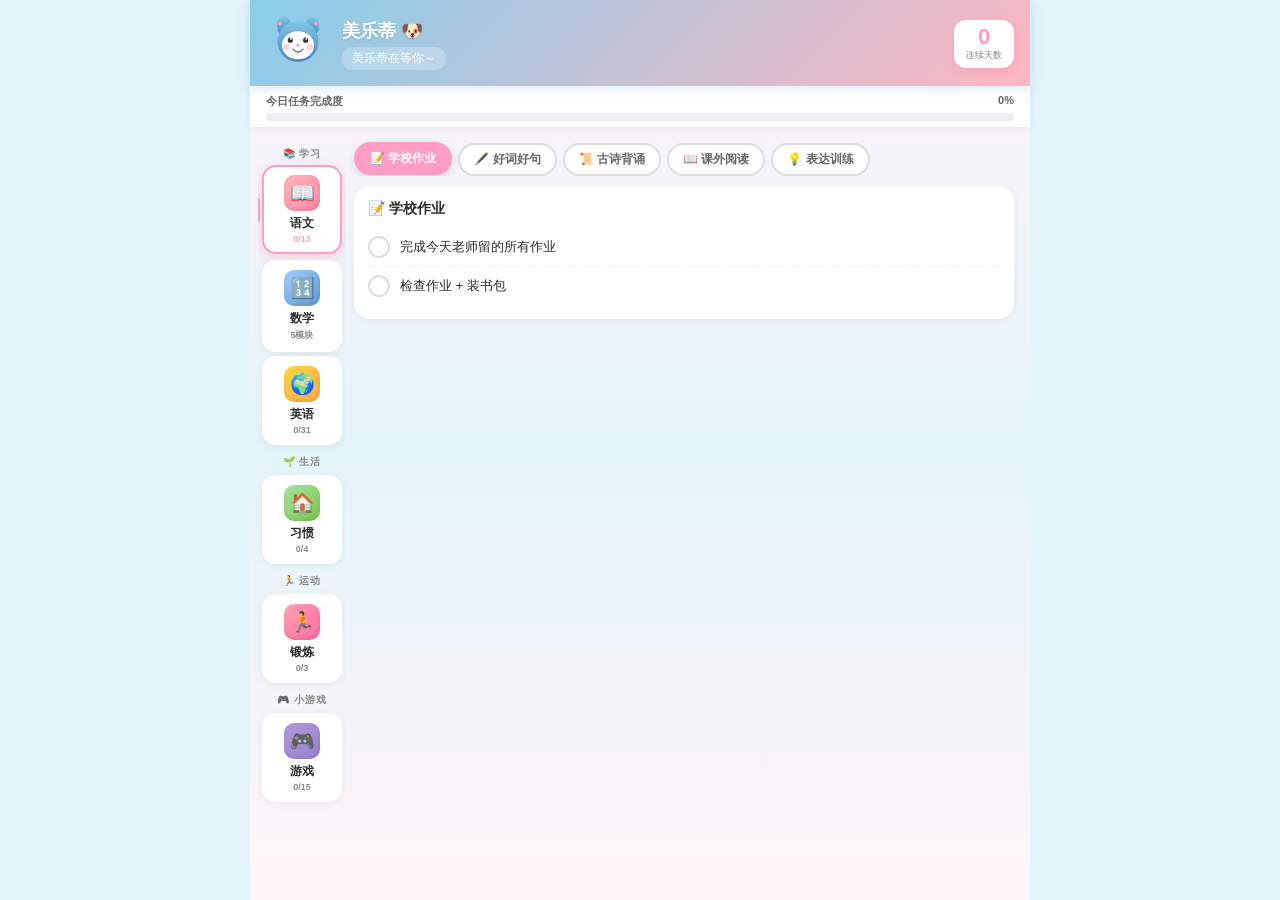
==== commit c1c2aba6: "重大更新：好词好句积累 + 闯关小游戏系统 - 语文「课文熏听」→「好词好句积累」闯关模式（30篇1-6年级经典课文） - 新增🎮小游戏板块：数学/语文/英语三学科闯关（共84题） - 答题交互：答对" ====
--- a/index.html
+++ b/index.html
@@ -110,6 +110,13 @@
         <div class="side-name">锻炼</div>
         <div class="side-count" id="cntSport">0/0</div>
       </div>
+
+      <div class="side-cat-label">🎮 小游戏</div>
+      <div class="side-item" data-cat="game">
+        <div class="side-icon" style="background:linear-gradient(135deg,#B19CD9,#9B7ED4)">🎮</div>
+        <div class="side-name">游戏</div>
+        <div class="side-count" id="cntGame">0/15</div>
+      </div>
     </nav>
 
     <!-- 右侧主区 -->
--- a/style.css
+++ b/style.css
@@ -209,4 +209,69 @@
   .side-name{font-size:11px}
   .mascot{width:54px;height:54px}
   .mascot-name{font-size:16px}
-}+}
+
+/* ============ 游戏相关样式 ============ */
+
+/* 紫色 subcat-pill */
+.subcat-pill[data-color="purple"].active{background:var(--purple);border-color:var(--purple);color:#fff}
+
+/* 游戏首页 */
+.game-hero{background:linear-gradient(135deg,#F0EAFA,#E8E0F5);border-radius:var(--radius);padding:16px;margin-bottom:12px;text-align:center}
+.game-stats-box{background:#fff;border-radius:12px;padding:8px 14px;text-align:center;box-shadow:var(--shadow-sm);min-width:70px}
+.game-stats-num{font-size:20px;font-weight:800;color:var(--purple);display:block}
+.game-badge-tag{background:linear-gradient(135deg,#FFD700,#FFA500);color:#fff;padding:3px 10px;border-radius:10px;font-size:11px;font-weight:700}
+
+.game-theme-card{background:#fff;border-radius:14px;padding:14px;margin-bottom:10px;box-shadow:var(--shadow-sm);display:flex;align-items:center;gap:12px;cursor:pointer;transition:all .2s;border:2px solid transparent}
+.game-theme-card:active{transform:scale(.98)}
+.game-theme-card.completed{border-color:var(--green);background:var(--green-light)}
+.game-theme-icon{width:48px;height:48px;border-radius:14px;display:flex;align-items:center;justify-content:center;font-size:26px;flex-shrink:0}
+.game-theme-info{flex:1}
+.game-theme-name{font-size:14px;font-weight:800}
+.game-theme-progress{font-size:11px;color:var(--gray-500)}
+.game-theme-stars{font-size:20px;flex-shrink:0}
+.gt-math{background:linear-gradient(135deg,#A6CCFF,#5B9BD5)}.gt-chinese{background:linear-gradient(135deg,#FFB6C1,#FF85A2)}.gt-english{background:linear-gradient(135deg,#FFD93D,#FFA552)}
+
+/* 答题界面 */
+.game-play-bar{display:flex;align-items:center;gap:8px;margin-bottom:10px;flex-wrap:wrap}
+.game-play-progress{height:8px;background:var(--gray-100);border-radius:4px;overflow:hidden;margin-bottom:10px}
+.game-play-progress-fill{height:100%;background:linear-gradient(90deg,#B19CD9,#9B7ED4);transition:width .3s}
+
+.game-question-card{background:#fff;border-radius:14px;padding:16px;margin-bottom:10px;box-shadow:var(--shadow-sm)}
+.game-q-num{font-size:12px;font-weight:700;color:var(--purple);margin-bottom:6px}
+.game-q-text{font-size:17px;font-weight:700;line-height:1.6;margin-bottom:14px}
+.game-q-options{display:flex;flex-direction:column;gap:8px}
+.game-q-option{padding:12px 14px;border:2px solid var(--gray-200);border-radius:12px;font-size:15px;cursor:pointer;transition:all .15s;background:#fff}
+.game-q-option:active{transform:scale(.98)}
+.game-q-option.correct{border-color:var(--green);background:var(--green-light);animation:correctPop .4s}
+.game-q-option.wrong{border-color:#FF6B6B;background:#FFE5E5;animation:shake .3s}
+@keyframes correctPop{0%{transform:scale(1)}50%{transform:scale(1.05)}100%{transform:scale(1)}}
+@keyframes shake{0%,100%{transform:translateX(0)}25%{transform:translateX(-5px)}75%{transform:translateX(5px)}}
+
+.game-feedback{text-align:center;padding:12px;margin-top:8px;border-radius:12px;animation:fadeIn .3s}
+.game-feedback.right{background:var(--green-light);color:var(--green)}
+.game-feedback.wrong{background:#FFF0F0;color:#FF6B6B}
+.game-feedback-emoji{font-size:32px}
+
+.game-explain-box{background:var(--yellow-light);border-radius:10px;padding:10px 12px;font-size:13px;line-height:1.6;color:#8B6914;margin-top:8px}
+
+/* 结算界面 */
+.game-result{text-align:center;padding:20px 16px}
+.game-result-stars{font-size:40px;margin:10px 0;letter-spacing:4px}
+.game-result-badge{display:inline-block;background:linear-gradient(135deg,#FFD700,#FFA500);color:#fff;padding:6px 16px;border-radius:14px;font-size:13px;font-weight:800;margin:4px;animation:fadeIn .5s}
+.game-result-wrong-list{background:#FFF5F5;border-radius:10px;padding:10px;margin-top:12px;text-align:left}
+
+/* 错题本 */
+.wrong-item{background:#fff;border-left:3px solid #FF6B6B;border-radius:10px;padding:10px 12px;margin-bottom:8px;box-shadow:var(--shadow-sm)}
+.wrong-q{font-size:13px;font-weight:600;margin-bottom:6px}
+.wrong-ans{font-size:11px;color:var(--green);font-weight:700}
+.wrong-mine{font-size:11px;color:#FF6B6B;font-weight:700}
+
+/* 锁定提示 */
+.game-locked{text-align:center;padding:30px 20px}
+.game-locked-icon{font-size:48px;margin-bottom:12px}
+.game-lock-msg{font-size:14px;color:var(--gray-600);line-height:1.8;background:var(--yellow-light);padding:12px;border-radius:12px;text-align:left}
+
+/* 设置面板 */
+.game-setting-row{display:flex;justify-content:space-between;align-items:center;padding:12px 0;border-bottom:1px dashed var(--gray-100)}
+.game-setting-val{font-size:16px;font-weight:800;color:var(--purple)}
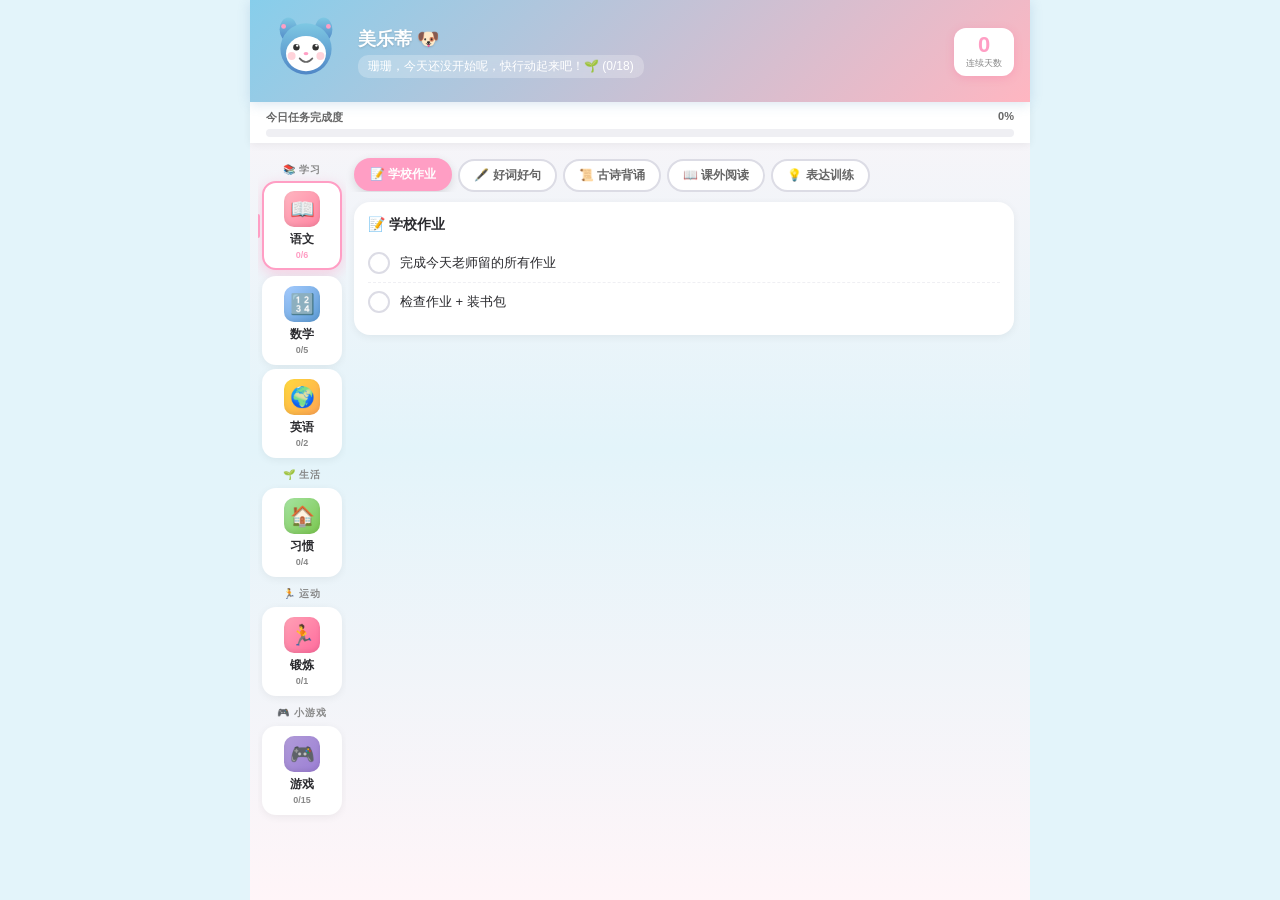
==== commit bccc8535: "fix: 强制刷新缓存 - HTML/CSS/JS加版本号v7 + SW v7 - index.html: style.css?v=7, app.js?v=7 打破浏览器缓存 - sw.js: v6→" ====
--- a/index.html
+++ b/index.html
@@ -12,7 +12,7 @@
   <meta name="apple-mobile-web-app-title" content="珊珊基地">
   <link rel="apple-touch-icon" href="icon-192.png">
   <link rel="apple-touch-icon" sizes="192x192" href="icon-192.png">
-  <link rel="stylesheet" href="style.css">
+  <link rel="stylesheet" href="style.css?v=7">
 </head>
 <body>
 <div class="app">
@@ -162,7 +162,7 @@
   </div>
 </div>
 
-<script src="app.js"></script>
+<script src="app.js?v=7"></script>
 <script>if('serviceWorker' in navigator){navigator.serviceWorker.register('./sw.js');}</script>
 </body>
 </html>
--- a/style.css
+++ b/style.css
@@ -18,10 +18,11 @@
 
 /* ============ 顶部美乐蒂头 ============ */
 .top-header{background:linear-gradient(135deg,#87CEEB 0%,#FFB6C1 100%);padding:12px 16px 10px;display:flex;align-items:center;gap:12px;box-shadow:0 2px 12px rgba(70,130,180,.2);position:sticky;top:0;z-index:50}
-.mascot{width:64px;height:64px;flex-shrink:0;animation:mascotBounce 2s ease-in-out infinite}
+.mascot{width:80px;height:80px;flex-shrink:0;animation:mascotBounce 2s ease-in-out infinite}
 @keyframes mascotBounce{0%,100%{transform:translateY(0)}50%{transform:translateY(-4px)}}
 .mascot-svg{width:100%;height:100%}
-.mascot-avatar.sad .mascot-svg{filter:grayscale(.7) brightness(.85);animation:none}
+.mascot.sad .mascot-svg{filter:grayscale(.7) brightness(.85);-webkit-filter:grayscale(.7) brightness(.85);animation:none}
+.mascot.sad{opacity:.7}
 .mascot-info{flex:1;min-width:0}
 .mascot-name{font-size:18px;font-weight:800;color:#fff;text-shadow:0 1px 2px rgba(0,0,0,.15)}
 .mascot-status{font-size:12px;color:#fff;background:rgba(255,255,255,.25);padding:3px 10px;border-radius:10px;display:inline-block;margin-top:4px;backdrop-filter:blur(4px)}
@@ -274,4 +275,24 @@
 
 /* 设置面板 */
 .game-setting-row{display:flex;justify-content:space-between;align-items:center;padding:12px 0;border-bottom:1px dashed var(--gray-100)}
-.game-setting-val{font-size:16px;font-weight:800;color:var(--purple)}+.game-setting-val{font-size:16px;font-weight:800;color:var(--purple)}
+
+/* 每日日期条 */
+.daily-date-bar{text-align:center;font-size:12px;font-weight:600;color:var(--gray-500);margin-bottom:14px;padding:6px 0;border-bottom:1px dashed var(--gray-100);letter-spacing:0.5px}
+
+/* 数学每日打卡按钮 */
+.daily-check-btn{display:block;margin:0 auto;background:var(--blue-light);color:var(--blue-dark);border:none;cursor:pointer;font-weight:700;transition:all .3s}
+.daily-check-btn.done{background:var(--green-light);color:var(--green)}
+.daily-check-btn:active{transform:scale(.95)}
+
+/* 进度条100%金色 */
+.progress-fill.complete{background:linear-gradient(90deg,#FFD700,#FFA500)!important;box-shadow:0 0 12px rgba(255,215,0,.5)}
+.progress-bar.bar-complete{border-color:#FFD700;box-shadow:0 0 8px rgba(255,215,0,.3)}
+
+/* 美乐蒂超级开心 */
+.mascot.super .mascot-svg{animation:bounce .5s ease infinite alternate}
+@keyframes bounce{from{transform:translateY(0)}to{transform:translateY(-6px)}}
+
+/* 美乐蒂开心 */
+.mascot.happy .mascot-svg{animation:wiggle 2s ease-in-out infinite}
+@keyframes wiggle{0%,100%{transform:rotate(0)}25%{transform:rotate(-3deg)}75%{transform:rotate(3deg)}}
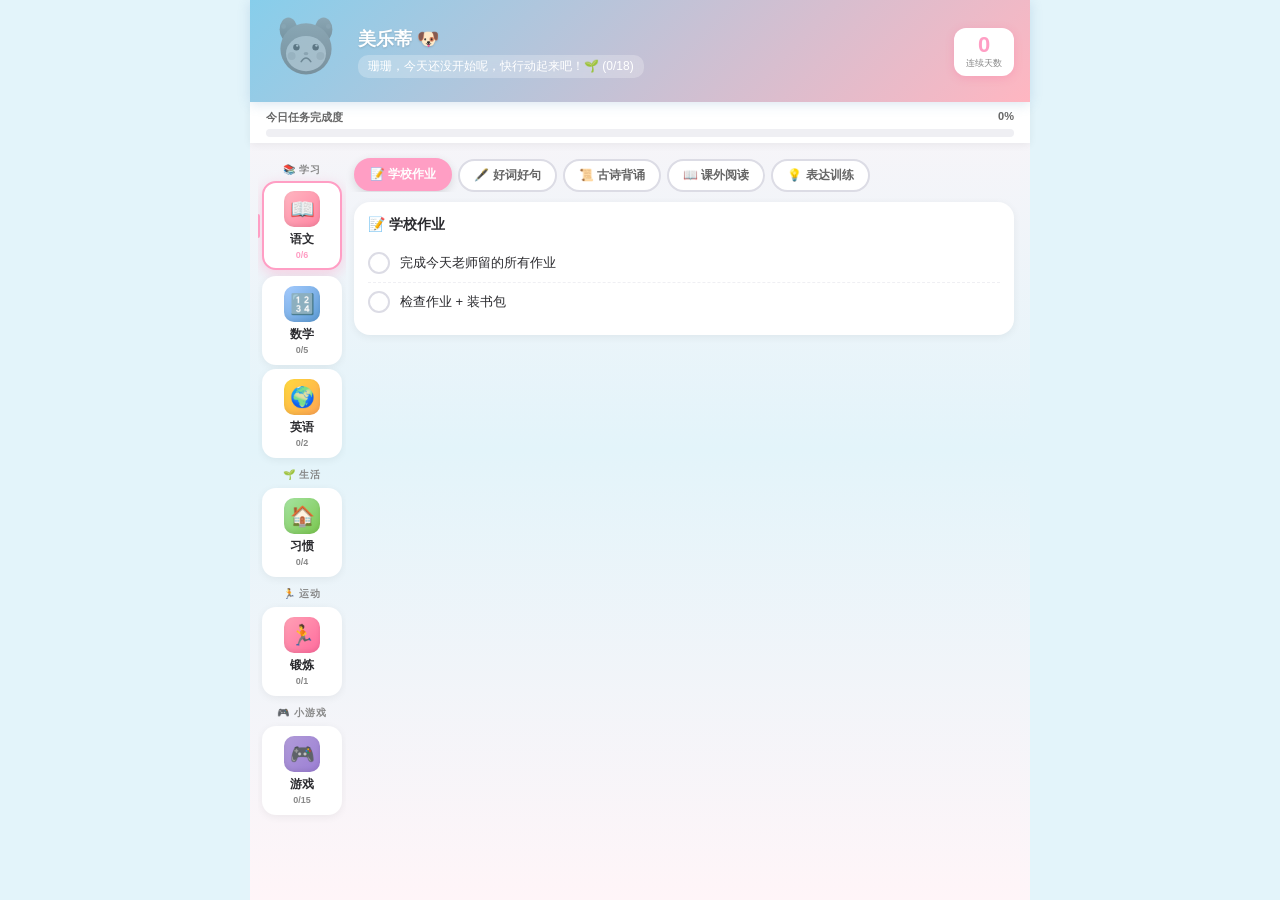
==== commit 022b43cb: "fix: iOS PWA满屏 - black-translucent状态栏+安全区域适配 - apple-mobile-web-app-status-bar-style: default→black-" ====
--- a/index.html
+++ b/index.html
@@ -8,11 +8,24 @@
   <link rel="manifest" href="manifest.json">
   <meta name="apple-mobile-web-app-capable" content="yes">
   <meta name="mobile-web-app-capable" content="yes">
-  <meta name="apple-mobile-web-app-status-bar-style" content="default">
+  <meta name="apple-mobile-web-app-status-bar-style" content="black-translucent">
   <meta name="apple-mobile-web-app-title" content="珊珊基地">
   <link rel="apple-touch-icon" href="icon-192.png">
   <link rel="apple-touch-icon" sizes="192x192" href="icon-192.png">
-  <link rel="stylesheet" href="style.css?v=7">
+  <link rel="stylesheet" href="style.css?v=8">
+  <style>
+    /* 强制覆盖：美乐蒂头像大小 */
+    .mascot{width:80px!important;height:80px!important}
+    /* 强制覆盖：sad状态灰色 */
+    .mascot.sad{opacity:.6!important}
+    .mascot.sad .mascot-svg{filter:grayscale(.8) brightness(.8)!important;-webkit-filter:grayscale(.8) brightness(.8)!important}
+    /* 强制覆盖：happy状态 */
+    .mascot.happy .mascot-svg{animation:wiggle 2s ease-in-out infinite}
+    @keyframes wiggle{0%,100%{transform:rotate(0)}25%{transform:rotate(-4deg)}75%{transform:rotate(4deg)}}
+    /* 强制覆盖：super状态 */
+    .mascot.super .mascot-svg{animation:bounce .4s ease infinite alternate}
+    @keyframes bounce{from{transform:translateY(0)}to{transform:translateY(-8px)}}
+  </style>
 </head>
 <body>
 <div class="app">
@@ -162,7 +175,7 @@
   </div>
 </div>
 
-<script src="app.js?v=7"></script>
+<script src="app.js?v=8"></script>
 <script>if('serviceWorker' in navigator){navigator.serviceWorker.register('./sw.js');}</script>
 </body>
 </html>
--- a/style.css
+++ b/style.css
@@ -17,7 +17,7 @@
 .app{display:flex;flex-direction:column;min-height:100vh;min-height:100dvh;max-width:780px;margin:0 auto;background:linear-gradient(180deg,#FFF5F8 0%,#E3F4FA 50%,#FFF5F8 100%)}
 
 /* ============ 顶部美乐蒂头 ============ */
-.top-header{background:linear-gradient(135deg,#87CEEB 0%,#FFB6C1 100%);padding:12px 16px 10px;display:flex;align-items:center;gap:12px;box-shadow:0 2px 12px rgba(70,130,180,.2);position:sticky;top:0;z-index:50}
+.top-header{background:linear-gradient(135deg,#87CEEB 0%,#FFB6C1 100%);padding:12px 16px 10px;padding-top:max(12px,env(safe-area-inset-top));display:flex;align-items:center;gap:12px;box-shadow:0 2px 12px rgba(70,130,180,.2);position:sticky;top:0;z-index:50}
 .mascot{width:80px;height:80px;flex-shrink:0;animation:mascotBounce 2s ease-in-out infinite}
 @keyframes mascotBounce{0%,100%{transform:translateY(0)}50%{transform:translateY(-4px)}}
 .mascot-svg{width:100%;height:100%}
@@ -174,7 +174,7 @@
 .content-area .total-time .tlabel{font-size:11px;opacity:.9}.content-area .total-time .tval{font-size:20px;font-weight:800}
 
 /* ============ 美乐蒂互动按钮 ============ */
-.melody-actions{position:fixed;bottom:80px;right:16px;display:flex;flex-direction:column;gap:8px;z-index:90}
+.melody-actions{position:fixed;bottom:80px;bottom:max(80px,calc(80px + env(safe-area-inset-bottom)));right:16px;display:flex;flex-direction:column;gap:8px;z-index:90}
 .melody-btn{border:none;border-radius:50%;width:50px;height:50px;font-size:13px;font-weight:700;cursor:pointer;box-shadow:0 4px 12px rgba(0,0,0,.2);display:flex;align-items:center;justify-content:center;color:#fff;transition:all .2s}
 .melody-btn:active{transform:scale(.92)}
 .melody-btn.feed{background:linear-gradient(135deg,#FFB6C1,#FF6B9D)}
